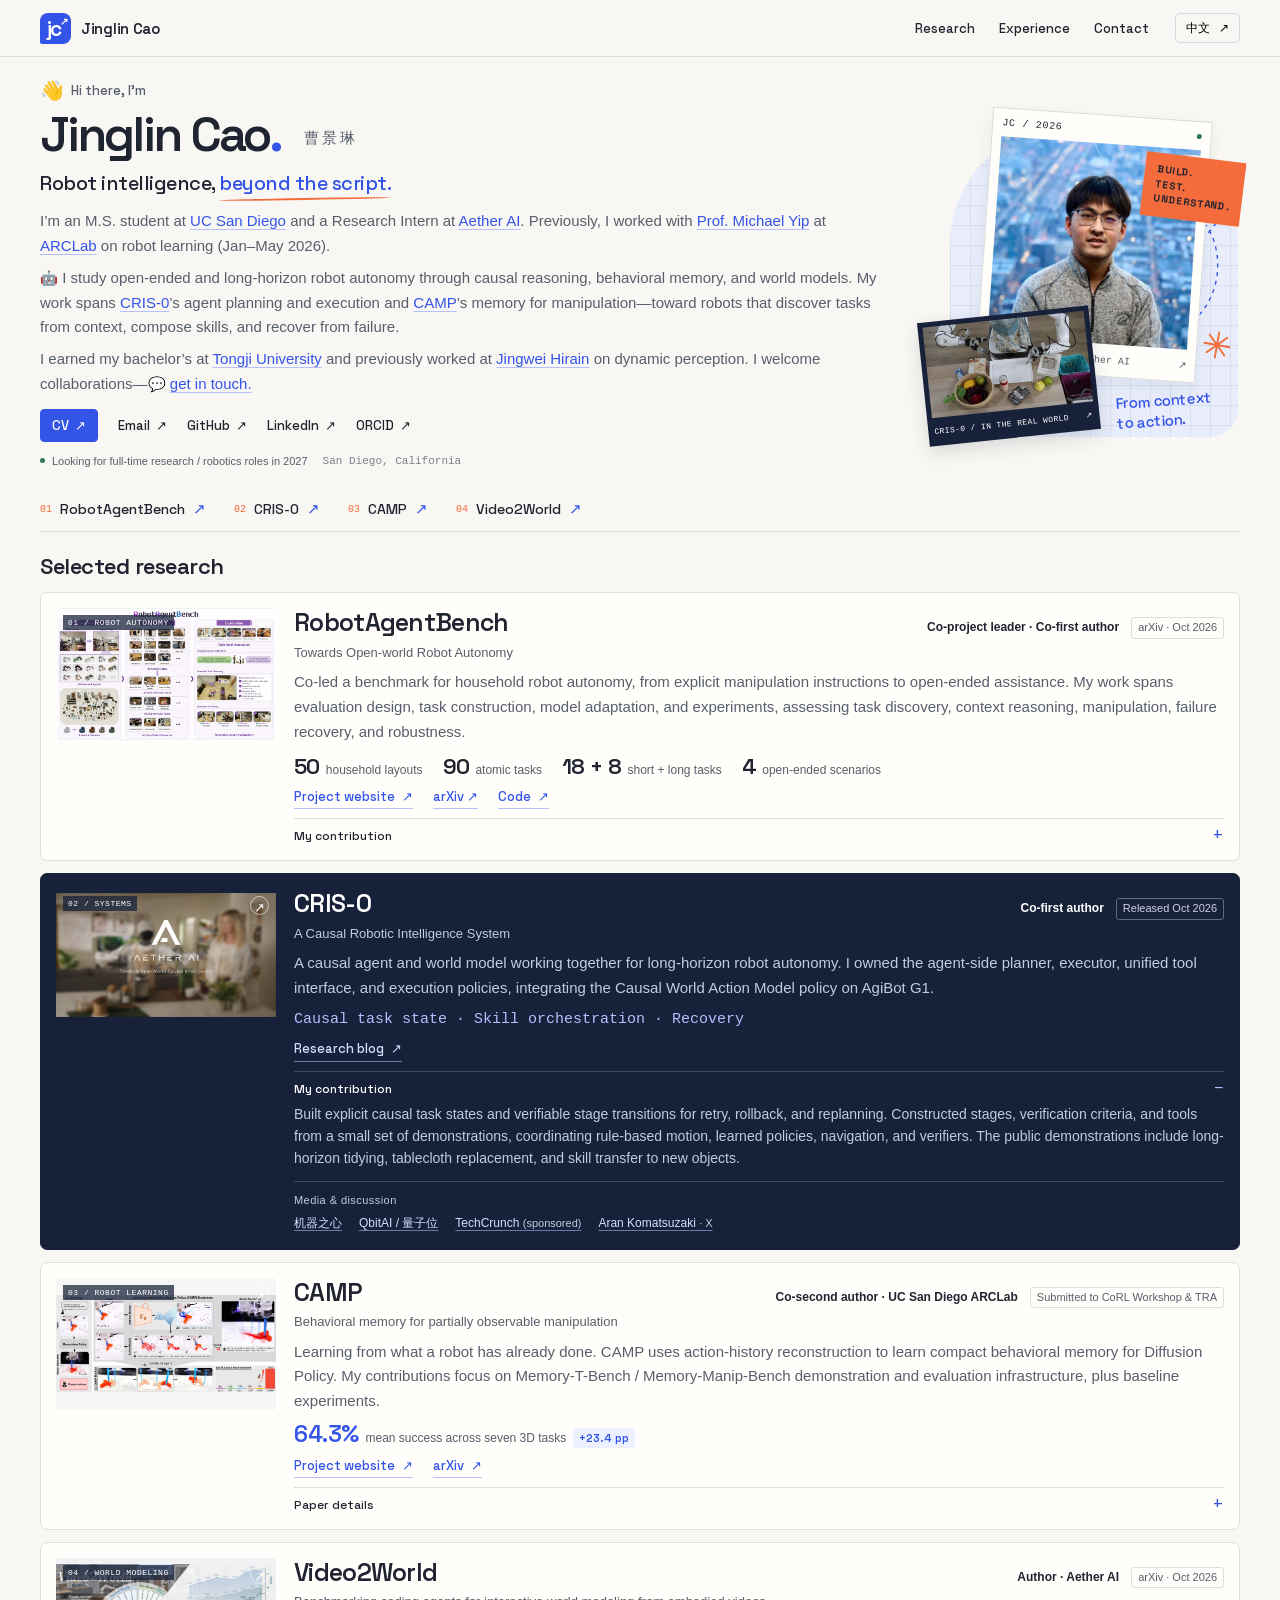
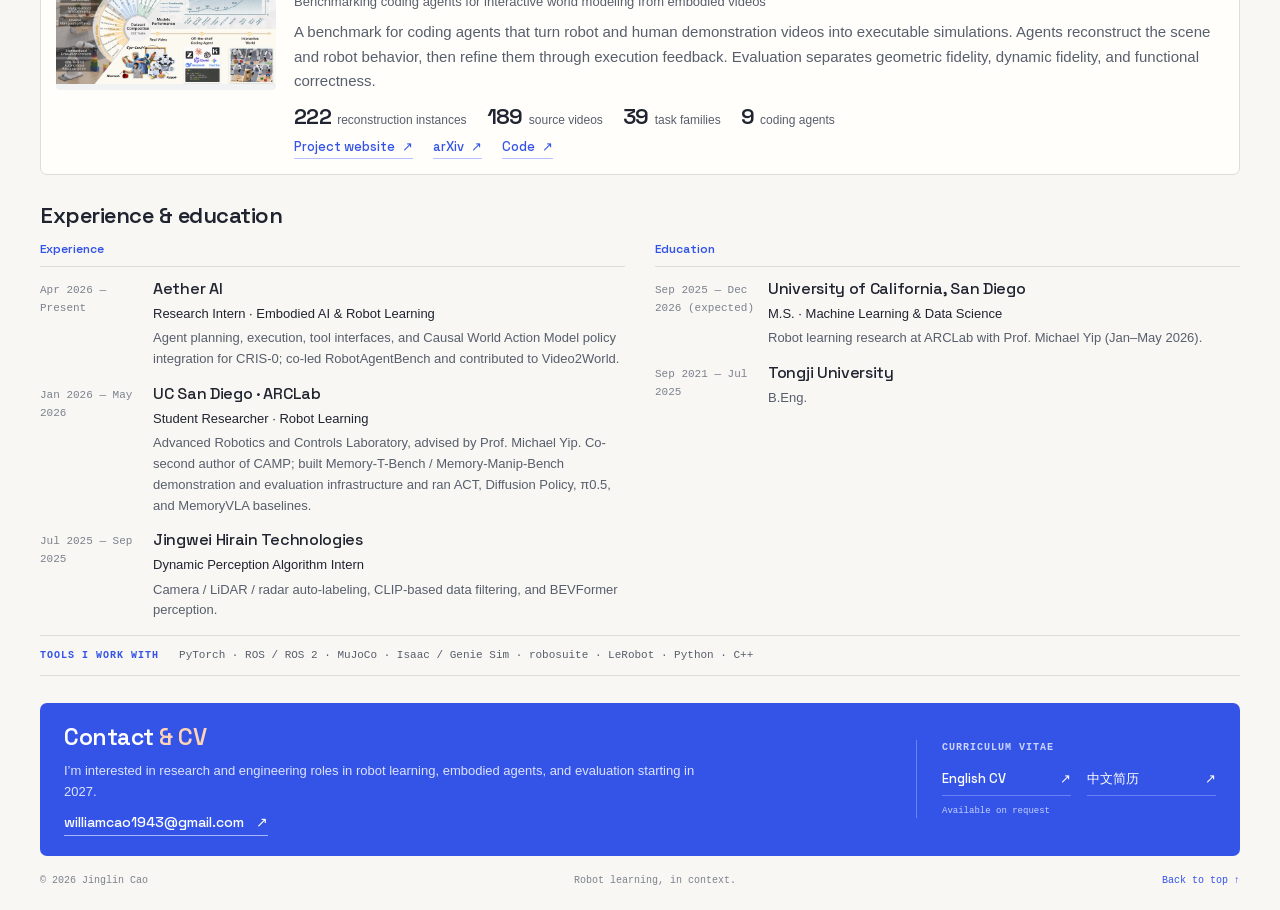
==== index.html @ f78685c8 "Use existing disclosure icon styling for RobotAgentBench" ====
<!doctype html>
<html lang="en">
<head>
  <meta charset="utf-8">
  <meta name="viewport" content="width=device-width, initial-scale=1">
  <meta name="theme-color" content="#f8f7f3">
  <meta name="description" content="Jinglin Cao — robot learning, embodied agents, and evaluation. Research Intern at Aether AI and M.S. student at UC San Diego.">
  <meta property="og:title" content="Jinglin Cao | Robot Learning & Embodied Agents">
  <meta property="og:description" content="Building and evaluating robot agents for the real world. Selected work: CRIS-0, CAMP, and Video2World.">
  <meta property="og:type" content="website">
  <meta property="og:url" content="https://wr3ck1am.github.io/">
  <meta property="og:image" content="https://wr3ck1am.github.io/assets/images/portrait.png">
  <link rel="canonical" href="https://wr3ck1am.github.io/">
  <link rel="icon" href="assets/images/favicon.svg" type="image/svg+xml">
  <link rel="preload" href="assets/fonts/space-grotesk-latin.woff2" as="font" type="font/woff2" crossorigin>
  <link rel="stylesheet" href="assets/styles.css?v=12">
  <script src="assets/main.js?v=17" defer></script>
  <title>Jinglin Cao | Robot Learning & Embodied Agents</title>
</head>
<body>
  <a class="skip-link" href="#main" data-i18n="skip">Skip to content</a>
  <header class="site-header">
    <div class="header-inner">
      <a class="wordmark" href="#about" aria-label="Jinglin Cao home"><span class="monogram" aria-hidden="true">jc<span>↗</span></span><span>Jinglin Cao</span></a>
      <nav aria-label="Main navigation">
        <a href="#research" data-i18n="navResearch">Research</a>
        <a href="#experience" data-i18n="navExperience">Experience</a>
        <a href="#contact" data-i18n="navContact">Contact</a>
      </nav>
      <button class="language-toggle" id="language-toggle" type="button" aria-label="Switch to Chinese">中文 <span aria-hidden="true">↗</span></button>
    </div>
  </header>

  <main id="main">
    <section class="hero page-width" id="about" aria-labelledby="name">
      <div class="hero-copy">
        <p class="hero-greeting"><span class="greeting-wave" aria-hidden="true">👋</span><span data-i18n="heroGreeting">Hi there, I’m</span></p>
        <h1 id="name">Jinglin Cao<span class="name-period">.</span> <span class="chinese-name">曹景琳</span></h1>
        <p class="hero-lead"><span data-i18n="heroLead">Robot intelligence,</span> <em data-i18n="heroLeadAccent">beyond the script.</em></p>
        <p class="intro" data-intro="primary"><span data-i18n="introStart">I’m an M.S. student at </span><a href="https://ucsd.edu/" target="_blank" rel="noopener noreferrer">UC San Diego</a><span data-i18n="introStudy"> and a Research Intern at </span><a href="https://aetherlabs.ai/" target="_blank" rel="noopener noreferrer">Aether AI</a><span data-i18n="introAether">. Previously, I worked with </span><a href="https://yip.eng.ucsd.edu/professor-michael-yip" target="_blank" rel="noopener noreferrer" data-i18n="introAdvisor">Prof. Michael Yip</a><span data-i18n="introLab"> at </span><a href="https://www.ucsdarclab.com/" target="_blank" rel="noopener noreferrer">ARCLab</a><span data-i18n="introEnd"> on robot learning (Jan–May 2026).</span></p>
        <p class="intro"><span class="intro-emoji" aria-hidden="true">🤖</span><span data-i18n="introFocus">I study open-ended and long-horizon robot autonomy through causal reasoning, behavioral memory, and world models. My work spans </span><a href="https://aetherlabs.ai/articles/real-world-autonomous-robotic-system-with-causality-driven-agent-and-world-model" target="_blank" rel="noopener noreferrer">CRIS-0</a><span data-i18n="introCrisWork">’s agent planning and execution and </span><a href="https://robo-camp.github.io/" target="_blank" rel="noopener noreferrer">CAMP</a><span data-i18n="introCampWork">’s memory for manipulation—toward robots that discover tasks from context, compose skills, and recover from failure.</span></p>
        <p class="intro"><span data-i18n="introPast">I earned my bachelor’s at </span><a href="https://www.tongji.edu.cn/" target="_blank" rel="noopener noreferrer" data-i18n="introTongji">Tongji University</a><span data-i18n="introHirain"> and previously worked at </span><a href="https://en.hirain.com/" target="_blank" rel="noopener noreferrer" data-i18n="introHirainName">Jingwei Hirain</a><span data-i18n="introCollab"> on dynamic perception. I welcome collaborations—</span><span class="intro-emoji" aria-hidden="true">💬</span><a href="mailto:williamcao1943@gmail.com" data-i18n="introConnect">get in touch.</a></p>
        <div class="hero-links" aria-label="Profile links">
          <a href="cv.html" data-cv-link target="_blank" rel="noopener noreferrer"><span data-i18n="heroCv">CV</span> <span aria-hidden="true">↗</span></a>
          <a href="mailto:williamcao1943@gmail.com">Email <span aria-hidden="true">↗</span></a>
          <a href="https://github.com/Wr3ck1Am" target="_blank" rel="noopener noreferrer">GitHub <span aria-hidden="true">↗</span></a>
          <a href="https://www.linkedin.com/in/jinglin-cao-Wr3ck1Am" target="_blank" rel="noopener noreferrer">LinkedIn <span aria-hidden="true">↗</span></a>
          <a href="https://orcid.org/0009-0003-6649-6731" target="_blank" rel="noopener noreferrer">ORCID <span aria-hidden="true">↗</span></a>
        </div>
        <div class="hero-bottom">
          <p class="availability"><span class="status-dot" aria-hidden="true"></span><span data-i18n="availability">Looking for full-time research / robotics roles in 2027</span></p>
          <p class="location" data-i18n="location">San Diego, California</p>
        </div>
      </div>
      <div class="hero-studio">
        <div class="studio-grid" aria-hidden="true"></div>
        <svg class="studio-path" viewBox="0 0 480 460" fill="none" aria-hidden="true"><path d="M325 35C433 27 487 109 434 165C395 204 358 166 386 145C428 112 480 221 418 291C369 344 219 343 240 416" stroke="currentColor" stroke-width="2" stroke-dasharray="6 7"/><path d="m229 407 11 11 7-15" stroke="currentColor" stroke-width="2"/></svg>
        <figure class="portrait-block">
          <div class="portrait-label"><span>JC / 2026</span><span class="status-dot" aria-hidden="true"></span></div>
          <img src="assets/images/portrait.png" alt="Portrait of Jinglin Cao" width="460" height="460" fetchpriority="high">
          <figcaption><span data-i18n="portraitCaption">UC San Diego · Aether AI</span><span aria-hidden="true">↗</span></figcaption>
        </figure>
        <div class="studio-sticker" aria-hidden="true">BUILD.<br>TEST.<br>UNDERSTAND.</div>
        <svg class="studio-spark" viewBox="0 0 40 40" fill="none" aria-hidden="true"><path d="M20 3v34M3 20h34M8 8l24 24M8 32 32 8" stroke="currentColor" stroke-width="2.5" stroke-linecap="round"/></svg>
        <a class="robot-snapshot" href="#cris0" aria-label="Explore CRIS-0 robot autonomy research"><img src="assets/images/cris-tidying.jpg" alt="Public CRIS-0 household robot demonstration" width="1280" height="720"><span>CRIS-0 / IN THE REAL WORLD <span aria-hidden="true">↗</span></span></a>
        <span class="studio-note" data-i18n="studioNote">From context to action.</span>
      </div>
    </section>

    <div class="research-lens page-width" aria-label="Research directions">
      <a href="#robotagentbench"><span class="lens-number">01</span><span><strong>RobotAgentBench</strong><small data-i18n="lensRab">Open-world robot autonomy</small></span><span class="lens-arrow" aria-hidden="true">↗</span></a>
      <a href="#cris0"><span class="lens-number">02</span><span><strong data-i18n="lensBuild">CRIS-0</strong><small data-i18n="lensBuildDetail">Causal agents · AgiBot G1</small></span><span class="lens-arrow" aria-hidden="true">↗</span></a>
      <a href="#camp"><span class="lens-number">03</span><span><strong data-i18n="lensRemember">CAMP</strong><small data-i18n="lensRememberDetail">Behavioral memory · CoRL Workshop / TRA</small></span><span class="lens-arrow" aria-hidden="true">↗</span></a>
      <a href="#video2world"><span class="lens-number">04</span><span><strong>Video2World</strong><small data-i18n="lensWorldDetail">Video-to-simulation · 222 instances</small></span><span class="lens-arrow" aria-hidden="true">↗</span></a>
    </div>

    <section class="research page-width" id="research" aria-labelledby="research-heading">
      <div class="section-heading">
        <div><p class="eyebrow"><span class="section-marker" aria-hidden="true">01 /</span> <span data-i18n="researchEyebrow">SELECTED WORK</span></p><h2 id="research-heading" data-i18n="researchHeading">Selected research</h2></div>
        <p class="section-note" data-i18n="researchNote">From robot behavior to the benchmarks that measure it.</p>
      </div>

      <article class="project rab-project" id="robotagentbench">
        <a class="project-visual visual-video2world" href="https://aetherlabsai.github.io/RobotAgentBench/" target="_blank" rel="noopener noreferrer" aria-label="Visit RobotAgentBench">
          <img src="assets/images/robotagentbench.webp" alt="RobotAgentBench household environments, task hierarchy and robot-agent evaluation" width="1600" height="947" loading="lazy">
          <span class="visual-index">01 / ROBOT AUTONOMY</span><span class="visual-open" aria-hidden="true">↗</span>
        </a>
        <div class="project-copy">
          <div class="project-heading"><h3>RobotAgentBench</h3><div class="project-meta"><span data-i18n="rabRole">Co-project leader · Co-first author</span><span class="project-status" data-i18n="rabStatus">arXiv · Oct 2026</span></div></div>
          <p class="project-subtitle" data-i18n="rabSubtitle">Towards Open-world Robot Autonomy</p>
          <p data-i18n="rabBody">Co-led a benchmark for household robot autonomy, from explicit manipulation instructions to open-ended assistance. My work spans evaluation design, task construction, model adaptation, and experiments, assessing task discovery, context reasoning, manipulation, failure recovery, and robustness.</p>
          <div class="project-numbers" aria-label="RobotAgentBench scale"><span><strong>50</strong><small data-i18n="rabLayouts">household layouts</small></span><span><strong>90</strong><small data-i18n="rabAtomic">atomic tasks</small></span><span><strong>18 + 8</strong><small data-i18n="rabTasks">short + long tasks</small></span><span><strong>4</strong><small data-i18n="rabScenarios">open-ended scenarios</small></span></div>
          <div class="project-actions"><a class="text-link" href="https://aetherlabsai.github.io/RobotAgentBench/" target="_blank" rel="noopener noreferrer"><span data-i18n="projectWebsite">Project website</span> ↗</a><a class="text-link" href="https://arxiv.org/abs/2610.34649" target="_blank" rel="noopener noreferrer">arXiv ↗</a><a class="text-link" href="https://github.com/AetherLabsAI/RobotAgentBench" target="_blank" rel="noopener noreferrer"><span data-i18n="codeLink">Code</span> ↗</a></div>
          <details class="project-details"><summary><span data-i18n="myContribution">My contribution</span></summary><div class="details-content"><p data-i18n="rabDetails">Designed scene randomization, task-composition and intervention experiments, and a shared evaluation protocol for VLA/WAM policies and coding agents. The released paper compares 11 standalone policies with robot-agent architectures under a planning–execution–verification framework. Benchmark code, simulation assets, and the fine-tuned InternVLA-A1.5-RAB model are publicly available.</p></div></details>
        </div>
      </article>
      <article class="project feature-project" id="cris0">
        <a class="project-visual visual-cris" href="https://aetherlabs.ai/articles/real-world-autonomous-robotic-system-with-causality-driven-agent-and-world-model" target="_blank" rel="noopener noreferrer" aria-label="Read the CRIS-0 research blog">
          <img src="assets/images/cris0.webp" alt="Official CRIS-0 film cover: Aether AI and a household robot demonstration" width="1500" height="844" loading="lazy">
          <span class="visual-index">02 / SYSTEMS</span><span class="visual-open" aria-hidden="true">↗</span>
          <span class="media-caption"><span data-i18n="crisMedia">Real objects. Changing context.</span><small>CRIS-0 · AETHER AI</small></span>
        </a>
        <div class="project-copy">
          <div class="project-heading"><h3>CRIS-0</h3><div class="project-meta"><span data-i18n="crisRole">Co-first author</span><span class="project-status" data-i18n="crisStatus">Released Oct 2026</span></div></div>
          <p class="project-subtitle" data-i18n="crisSubtitle">A Causal Robotic Intelligence System</p>
          <p data-i18n="crisBody">A causal agent and world model working together for long-horizon robot autonomy. I owned the agent-side planner, executor, unified tool interface, and execution policies, integrating the Causal World Action Model policy on AgiBot G1.</p>
          <p class="project-keyline" data-i18n="crisKeyline">Causal task state · Skill orchestration · Recovery</p>
          <div class="project-actions"><a class="text-link" href="https://aetherlabs.ai/articles/real-world-autonomous-robotic-system-with-causality-driven-agent-and-world-model" target="_blank" rel="noopener noreferrer"><span data-i18n="researchBlog">Research blog</span> <span aria-hidden="true">↗</span></a></div>
          <details class="project-details" open><summary data-i18n="myContribution">My contribution</summary><div class="details-content"><p data-i18n="crisDetails">Built explicit causal task states and verifiable stage transitions for retry, rollback, and replanning. Constructed stages, verification criteria, and tools from a small set of demonstrations, coordinating rule-based motion, learned policies, navigation, and verifiers. The public demonstrations include long-horizon tidying, tablecloth replacement, and skill transfer to new objects.</p></div></details>
          <div class="project-coverage">
            <span class="coverage-label" data-i18n="crisCoverage">Media &amp; discussion</span>
            <div class="coverage-links">
              <a href="https://i.ifeng.com/c/8x52rf3zcxO" target="_blank" rel="noopener noreferrer" title="给具身智能换个「因果」内核，Aether AI的愿景终于走进物理世界 — 机器之心 · 凤凰网" data-i18n="syncedMachine">机器之心</a>
              <a href="https://www.qbitai.com/2026/10/502411.html" target="_blank" rel="noopener noreferrer" title="0.2秒急停、秒级重规划！因果智能走进真实世界 — 量子位" data-i18n="qbitai">QbitAI / 量子位</a>
              <a href="https://techcrunch.com/sponsor/aether-ai/aether-ai-builds-causal-intelligence-for-the-real-world/" target="_blank" rel="noopener noreferrer" title="Aether AI builds causal intelligence for the real world — TC Brand Studio">TechCrunch <small data-i18n="sponsoredContent">(sponsored)</small></a>
              <a href="https://x.com/arankomatsuzaki/status/2110252109102997613" target="_blank" rel="noopener noreferrer" title="Aran Komatsuzaki’s CRIS-0 agent discussion on X">Aran Komatsuzaki <small>· X</small></a>
            </div>
          </div>
        </div>
      </article>


      <article class="project camp-project" id="camp">
        <a class="project-visual visual-camp" href="https://robo-camp.github.io/" target="_blank" rel="noopener noreferrer" aria-label="Visit the CAMP project website">
          <img src="assets/images/camp.webp" alt="CAMP main figure: behavioral memory, action execution, and real-robot demonstrations" width="1500" height="657" loading="lazy">
          <span class="visual-index">03 / ROBOT LEARNING</span><span class="visual-open" aria-hidden="true">↗</span>
          <span class="media-caption"><span data-i18n="campMedia">The next action has a history.</span><small>CAMP · FRANKA PANDA</small></span>
        </a>
        <div class="project-copy">
          <div class="project-heading"><h3>CAMP</h3><div class="project-meta"><span data-i18n="campRole">Co-second author · UC San Diego ARCLab</span><span class="project-status" data-i18n="campStatus">Submitted to CoRL Workshop & TRA</span></div></div>
          <p class="project-subtitle" data-i18n="campSubtitle">Behavioral memory for partially observable manipulation</p>
          <p data-i18n="campBody">Learning from what a robot has already done. CAMP uses action-history reconstruction to learn compact behavioral memory for Diffusion Policy. My contributions focus on Memory-T-Bench / Memory-Manip-Bench demonstration and evaluation infrastructure, plus baseline experiments.</p>
          <p class="result-line"><strong>64.3%</strong> <span data-i18n="campResult">mean success across seven 3D tasks</span> <span class="result-improvement">+23.4 pp</span></p>
          <div class="project-actions"><a class="text-link" href="https://robo-camp.github.io/" target="_blank" rel="noopener noreferrer"><span data-i18n="projectWebsite">Project website</span> <span aria-hidden="true">↗</span></a><a class="text-link" href="https://arxiv.org/abs/2606.21188" target="_blank" rel="noopener noreferrer">arXiv <span aria-hidden="true">↗</span></a></div>
          <details class="project-details"><summary data-i18n="paperDetails">Paper details</summary><div class="details-content"><p class="paper-title">Remember what you did?: Learning Behavioral Memories for Partially Observable Object Manipulation</p><p data-i18n="campDetails">Co-second author, advised by Prof. Michael Yip. Submitted to CoRL Workshop and TRA. Built Memory-T-Bench / Memory-Manip-Bench demonstration and evaluation infrastructure and ran ACT, Diffusion Policy, π0.5, and MemoryVLA baselines. Paper results include 64.3% mean success across seven 3D tasks (+23.4 percentage points over the best baseline). In four Franka Panda tasks, three reached 7/10 versus 0/10 for all baselines; Probe-Insert reached 11/15.</p><img class="paper-figure" src="assets/images/camp.webp" width="1500" height="657" loading="lazy" alt="CAMP architecture, behavioral memory, and manipulation experiments"></div></details>
        </div>
      </article>
      <article class="project video2world-project" id="video2world">
        <a class="project-visual visual-video2world" href="https://aetherlabsai.github.io/Video2World/" target="_blank" rel="noopener noreferrer" aria-label="Visit the Video2World project website">
          <img src="assets/images/video2world.webp" alt="Video2World overview: embodied videos, coding agents, interactive simulations, and benchmark evaluation" width="2800" height="1528" loading="lazy">
          <span class="visual-index">04 / WORLD MODELING</span><span class="visual-open" aria-hidden="true">↗</span>
        </a>
        <div class="project-copy">
          <div class="project-heading"><h3>Video2World</h3><div class="project-meta"><span data-i18n="v2wRole">Author · Aether AI</span><span class="project-status" data-i18n="v2wStatus">arXiv · Oct 2026</span></div></div>
          <p class="project-subtitle" data-i18n="v2wSubtitle">Benchmarking coding agents for interactive world modeling from embodied videos</p>
          <p data-i18n="v2wBody">A benchmark for coding agents that turn robot and human demonstration videos into executable simulations. Agents reconstruct the scene and robot behavior, then refine them through execution feedback. Evaluation separates geometric fidelity, dynamic fidelity, and functional correctness.</p>
          <div class="project-numbers" aria-label="Video2World benchmark scale"><span><strong>222</strong><small data-i18n="v2wInstances">reconstruction instances</small></span><span><strong>189</strong><small data-i18n="v2wVideos">source videos</small></span><span><strong>39</strong><small data-i18n="v2wFamilies">task families</small></span><span><strong>9</strong><small data-i18n="v2wAgents">coding agents</small></span></div>
          <div class="project-actions"><a class="text-link" href="https://aetherlabsai.github.io/Video2World/" target="_blank" rel="noopener noreferrer"><span data-i18n="projectWebsite">Project website</span> <span aria-hidden="true">↗</span></a><a class="text-link" href="https://arxiv.org/abs/2610.04432" target="_blank" rel="noopener noreferrer">arXiv <span aria-hidden="true">↗</span></a><a class="text-link" href="https://github.com/AetherLabsAI/Video2World" target="_blank" rel="noopener noreferrer"><span data-i18n="codeLink">Code</span> <span aria-hidden="true">↗</span></a></div>
        </div>
      </article>
    </section>

    <section class="background page-width" id="experience" aria-labelledby="background-heading">
      <div class="section-heading"><div><p class="eyebrow"><span class="section-marker" aria-hidden="true">02 /</span> <span data-i18n="backgroundEyebrow">BACKGROUND</span></p><h2 id="background-heading" data-i18n="backgroundHeading">Experience & education</h2></div><span class="background-note" data-i18n="backgroundNote">Tongji → UC San Diego → Aether AI</span></div>
      <div class="background-grid">
        <div><h3 class="column-title" data-i18n="experienceTitle">Experience</h3>
          <div class="timeline-entry"><p class="timeline-date" data-i18n="aetherDates">Apr 2026 — Present</p><h4>Aether AI</h4><p class="timeline-role" data-i18n="aetherRole">Research Intern · Embodied AI & Robot Learning</p><p data-i18n="aetherBody">Agent planning, execution, tool interfaces, and Causal World Action Model policy integration for CRIS-0; co-led RobotAgentBench and contributed to Video2World.</p></div>
          <div class="timeline-entry"><p class="timeline-date" data-i18n="arcDates">Jan 2026 — May 2026</p><h4><a href="https://www.ucsdarclab.com/" target="_blank" rel="noopener noreferrer">UC San Diego · ARCLab</a></h4><p class="timeline-role" data-i18n="arcRole">Student Researcher · Robot Learning</p><p data-i18n="arcBody">Advanced Robotics and Controls Laboratory, advised by Prof. Michael Yip. Co-second author of CAMP; built Memory-T-Bench / Memory-Manip-Bench demonstration and evaluation infrastructure and ran ACT, Diffusion Policy, π0.5, and MemoryVLA baselines.</p></div>
          <div class="timeline-entry"><p class="timeline-date" data-i18n="hirainDates">Jul 2025 — Sep 2025</p><h4 data-i18n="hirainName">Jingwei Hirain Technologies</h4><p class="timeline-role" data-i18n="hirainRole">Dynamic Perception Algorithm Intern</p><p data-i18n="hirainBody">Camera / LiDAR / radar auto-labeling, CLIP-based data filtering, and BEVFormer perception.</p></div>
        </div>
        <div><h3 class="column-title" data-i18n="educationTitle">Education</h3>
          <div class="timeline-entry"><p class="timeline-date" data-i18n="ucsdDates">Sep 2025 — Dec 2026 (expected)</p><h4>University of California, San Diego</h4><p class="timeline-role" data-i18n="ucsdDegree">M.S. · Machine Learning & Data Science</p><p data-i18n="ucsdBody">Robot learning research at ARCLab with Prof. Michael Yip (Jan–May 2026).</p></div>
          <div class="timeline-entry"><p class="timeline-date" data-i18n="tongjiDates">Sep 2021 — Jul 2025</p><h4 data-i18n="tongjiName">Tongji University</h4><p class="timeline-role" data-i18n="tongjiDegree">B.Eng.</p></div>
        </div>
      </div>
      <div class="toolbox"><p class="eyebrow" data-i18n="toolboxTitle">TOOLS I WORK WITH</p><p>PyTorch · ROS / ROS 2 · MuJoCo · Isaac / Genie Sim · robosuite · LeRobot · Python · C++</p></div>
    </section>

    <section class="contact page-width" id="contact" aria-labelledby="contact-heading">
      <div><p class="eyebrow" data-i18n="contactEyebrow">LET’S CONNECT</p><h2 id="contact-heading"><span data-i18n="contactHeading">Contact</span> <em data-i18n="contactHeadingAccent">&amp; CV</em></h2><p data-i18n="contactBody">I’m interested in research and engineering roles in robot learning, embodied agents, and evaluation starting in 2027.</p><a class="contact-email" href="mailto:williamcao1943@gmail.com">williamcao1943@gmail.com <span aria-hidden="true">↗</span></a></div>
      <div class="cv-panel" id="cv"><span class="eyebrow" data-i18n="cvLabel">CURRICULUM VITAE</span><a class="cv-link" href="cv.html" target="_blank" rel="noopener noreferrer"><span>English CV</span><span aria-hidden="true">↗</span></a><a class="cv-link" href="cv.html" target="_blank" rel="noopener noreferrer"><span>中文简历</span><span aria-hidden="true">↗</span></a><small data-i18n="cvAvailability">Available on request</small></div>
    </section>
  </main>
  <footer class="page-width"><span>© 2026 Jinglin Cao</span><span data-i18n="footer">Robot learning, in context.</span><a href="#about" data-i18n="backToTop">Back to top ↑</a></footer>
</body>
</html>
---- assets/styles.css ----
@charset "UTF-8";
@font-face{font-family:"Space Grotesk";font-style:normal;font-weight:400 700;font-display:swap;src:url("fonts/space-grotesk-latin.woff2") format("woff2")}
:root{--paper:#f8f7f3;--surface:#fffefa;--ink:#202431;--secondary:#575e6c;--muted:#7b818d;--line:#dddeda;--blue:#3454e8;--blue-soft:#edf0ff;--orange:#f46c3c;--navy:#172139;--display:"Space Grotesk",-apple-system,BlinkMacSystemFont,"Segoe UI","PingFang SC",sans-serif;--sans:-apple-system,BlinkMacSystemFont,"Segoe UI","PingFang SC","Microsoft YaHei",sans-serif;--mono:"SFMono-Regular",Consolas,"Liberation Mono",monospace}
*{box-sizing:border-box}html{scroll-behavior:smooth;scroll-padding-top:72px}body{margin:0;background:var(--paper);color:var(--ink);font:15px/1.65 var(--sans);-webkit-font-smoothing:antialiased}a{color:inherit;text-decoration:none}button{font:inherit}img{display:block;max-width:100%;height:auto}p,h1,h2,h3,h4,figure{margin:0}a,button,summary{-webkit-tap-highlight-color:transparent}a:focus-visible,button:focus-visible,summary:focus-visible{outline:2px solid var(--orange);outline-offset:4px}::selection{background:#dce2ff;color:var(--ink)}section,article{scroll-margin-top:76px}
.page-width,.header-inner{width:min(1200px,calc(100% - 72px));margin-inline:auto}.skip-link{position:fixed;top:10px;left:20px;transform:translateY(-160%);z-index:100;background:var(--blue);color:white;padding:8px 16px}.skip-link:focus{transform:none}
.site-header{position:sticky;top:0;z-index:20;background:rgba(248,247,243,.95);backdrop-filter:blur(16px);border-bottom:1px solid var(--line)}.header-inner{height:56px;display:flex;align-items:center;gap:26px}.wordmark{white-space:nowrap;display:flex;align-items:center;gap:10px;margin-right:auto;font:600 15px var(--display);letter-spacing:-.3px}.monogram{width:31px;height:31px;position:relative;background:var(--blue);color:white;display:grid;place-items:center;font:600 21px/1 var(--display);letter-spacing:-2px;border-radius:8px 8px 8px 2px;padding-right:4px}.monogram>span{position:absolute;right:3px;top:4px;font-size:10px;letter-spacing:0}nav{display:flex;gap:24px;font:500 13px var(--display)}nav a{position:relative;padding-block:9px}nav a::after{content:"";position:absolute;bottom:2px;left:0;width:0;height:2px;background:var(--blue);transition:width .18s}nav a:hover::after{width:100%}.language-toggle{white-space:nowrap;font-size:12px;background:transparent;border:1px solid #d4d7df;padding:6px 10px;border-radius:5px;cursor:pointer;line-height:1.4}.language-toggle:hover{border-color:var(--blue);color:var(--blue)}.language-toggle span{margin-left:6px}
/* The profile is a short introduction; research starts immediately beneath it. */
.hero{padding-block:24px 18px;display:grid;grid-template-columns:minmax(0,1fr) 320px;gap:40px;align-items:center}.eyebrow{font:600 11px/1.5 var(--mono);letter-spacing:1px;color:var(--blue)}.hero-greeting{display:flex;align-items:center;gap:7px;font:500 13px/1.5 var(--display);color:var(--secondary)}.greeting-wave{display:inline-block;font-size:19px;line-height:1;transform-origin:70% 75%;animation:hello-wave 1.4s ease-in-out .2s 1}.intro-emoji{display:inline-block;margin-right:.3em;font-size:.95em}@keyframes hello-wave{0%,100%{transform:rotate(0)}20%,60%{transform:rotate(18deg)}40%,80%{transform:rotate(-8deg)}}.hero h1{font:600 49px/1.08 var(--display);letter-spacing:-2.9px;margin-top:7px;white-space:nowrap}.name-period{color:var(--blue)}.chinese-name{display:inline-block;vertical-align:middle;font:400 15px/1.5 var(--sans);letter-spacing:3px;margin-left:15px;color:var(--secondary)}.hero-lead{font:500 20px/1.35 var(--display);letter-spacing:-.5px;margin-top:10px}.hero-lead em{color:var(--blue);font-style:normal;position:relative}.hero-lead em::after{content:"";position:absolute;bottom:-4px;left:0;width:100%;height:2px;background:var(--orange);border-radius:50%;transform:rotate(-1deg)}.intro{font-size:15px;line-height:1.65;color:var(--secondary);margin-top:12px}.intro+.intro{margin-top:7px}.intro a{color:var(--blue);text-decoration:underline;text-decoration-color:#b5c0fc;text-decoration-thickness:1px;text-underline-offset:3px;transition:color .18s,text-decoration-color .18s}.intro a:hover{color:var(--orange);text-decoration-color:var(--orange)}.hero-links{display:flex;align-items:center;flex-wrap:wrap;gap:20px;margin-top:12px;font:500 13px var(--display)}.hero-links a{padding-block:5px}.hero-links a:hover{color:var(--blue)}.hero-links a:first-child{background:var(--blue);border:1px solid var(--blue);border-radius:4px;color:white;padding:7px 11px}.hero-links a:first-child:hover{background:#2545cf}.hero-links a>span[aria-hidden]{margin-left:3px}.hero-bottom{display:flex;flex-wrap:wrap;align-items:center;gap:6px 15px;margin-top:10px}.availability{font-size:11px;display:flex;align-items:center;gap:7px;color:var(--secondary)}.status-dot{width:5px;height:5px;display:inline-block;background:#327952;border-radius:50%;flex-shrink:0}.location{font:11px var(--mono);color:var(--muted)}
.hero-studio{width:320px;height:334px;position:relative;isolation:isolate;justify-self:end}.studio-grid{position:absolute;inset:17px 2px 5px 30px;border-radius:120px 120px 28px 28px;background-color:#e9edfb;background-image:linear-gradient(#d7def2 1px,transparent 1px),linear-gradient(90deg,#d7def2 1px,transparent 1px);background-size:20px 20px;z-index:-2}.portrait-block{position:absolute;left:64px;top:6px;width:220px;padding:9px 9px 0;background:var(--surface);border:1px solid #d8dadd;transform:rotate(4deg);box-shadow:0 8px 16px #23335912}.portrait-label{display:flex;align-items:center;justify-content:space-between;font:10px var(--mono);letter-spacing:.7px;margin-bottom:8px}.portrait-block img{width:100%;aspect-ratio:1;object-fit:cover}.portrait-block figcaption{display:flex;justify-content:space-between;align-items:center;font:10px var(--mono);padding:10px 0;color:var(--secondary)}.studio-sticker{position:absolute;top:49px;right:-3px;padding:10px 12px;background:var(--orange);color:var(--ink);transform:rotate(7deg);font:700 10px/1.45 var(--display);letter-spacing:.4px;border-radius:1px}
.studio-path{position:absolute;inset:0;width:100%;height:100%;color:var(--blue);z-index:-1;pointer-events:none}.studio-spark{position:absolute;right:8px;bottom:82px;width:30px;height:30px;color:var(--orange);transform:rotate(10deg)}.robot-snapshot{position:absolute;left:3px;bottom:4px;width:172px;padding:5px 5px 0;background:var(--navy);color:white;transform:rotate(-6deg);box-shadow:0 6px 18px #17213925;transition:transform .25s;z-index:2}.robot-snapshot:hover{transform:rotate(-2deg) translateY(-2px)}.robot-snapshot img{width:100%;height:auto;aspect-ratio:1.78;object-fit:cover}.robot-snapshot>span{display:flex;justify-content:space-between;align-items:center;padding:8px 1px;font:8px/1.5 var(--mono);letter-spacing:.4px}.studio-note{position:absolute;right:9px;bottom:13px;max-width:115px;color:var(--blue);font:500 15px/1.3 var(--display);letter-spacing:-.4px;transform:rotate(-4deg)}
.research-lens{display:flex;flex-wrap:wrap;align-items:center;gap:28px;border-bottom:1px solid var(--line);padding-block:9px}.research-lens>a{display:flex;align-items:center;gap:8px}.lens-number{font:10px var(--mono);color:var(--orange)}.research-lens strong{font:500 14px/1.4 var(--display)}.research-lens small{display:none}.lens-arrow{font-size:15px;color:var(--blue)}.research-lens a:hover{color:var(--blue)}
.research{padding-top:21px}.section-heading{display:flex;align-items:center;justify-content:space-between;gap:20px;margin-bottom:12px}.section-heading .eyebrow,.section-note,.background-note{display:none}h2{font:600 22px/1.25 var(--display);letter-spacing:-.5px}.section-heading>.text-link{font-size:12px}
/* Consistent thumbnail rows keep each project's role, results and methods together. */
.project,.feature-project,.camp-project{display:grid;grid-template-columns:220px minmax(0,1fr);gap:18px;align-items:start;margin-top:12px;padding:15px;background:var(--surface);border:1px solid var(--line);border-radius:7px;overflow:hidden}.project-visual{position:relative;display:block;width:100%;height:132px;overflow:hidden;background:#e8ebf3;border-radius:4px}.project-visual>img{position:absolute;width:100%;height:100%;object-fit:cover;inset:0;transition:transform .4s}.project-visual:hover>img{transform:scale(1.04)}.visual-video2world{background:#f0f2f4}.visual-video2world>img{object-fit:contain}.visual-index{position:absolute;top:7px;left:7px;background:#172139bc;padding:3px 5px;color:white;font:8px var(--mono);letter-spacing:.5px;z-index:2}.visual-open{position:absolute;right:7px;top:7px;display:grid;place-items:center;width:19px;height:19px;border:1px solid #ffffff90;color:white;border-radius:50%;z-index:2;font-size:13px}.media-caption{display:none}.project-copy{min-width:0}.project-heading{display:flex;flex-wrap:wrap;align-items:baseline;justify-content:space-between;gap:6px 16px}.project h3{font:600 25px/1.15 var(--display);letter-spacing:-.7px}.project-meta{display:flex;flex-wrap:wrap;align-items:center;gap:6px 12px;font-size:12px;color:var(--ink)}.project-meta>span:first-child{font-weight:650}.project-status{color:var(--secondary);padding:2px 6px;border:1px solid var(--line);border-radius:3px;font-size:11px;line-height:1.4}.project-subtitle{font-size:13px;line-height:1.5;color:var(--secondary);margin-top:4px;margin-bottom:8px}.project-copy>p:not(.project-subtitle){font-size:15px;line-height:1.65;color:var(--secondary)}.project-copy .project-keyline{font:12px/1.5 var(--mono);color:var(--blue)!important;margin-top:7px}.project-actions{display:flex;align-items:center;flex-wrap:wrap;gap:20px;margin-top:8px}.text-link{display:inline-flex;align-items:center;gap:7px;font:500 13px/1.4 var(--display);color:var(--blue);padding-bottom:2px;border-bottom:1px solid #b5c0fc}.text-link:hover{color:var(--orange);border-color:var(--orange)}
.project-details{border-top:1px solid var(--line);margin-top:9px}.project-details summary{position:relative;cursor:pointer;list-style:none;padding:8px 24px 0 0;font:500 12px/1.5 var(--display);color:var(--ink)}.project-details summary::-webkit-details-marker{display:none}.project-details summary::after{content:"+";position:absolute;right:0;top:4px;color:var(--blue);font:400 18px var(--display)}.project-details[open] summary::after{content:"−"}.details-content{padding-top:5px;font-size:14px;line-height:1.6;color:var(--secondary)}.details-content p+p{margin-top:7px}.paper-title{font-weight:600;color:var(--ink)}.paper-figure{margin-top:10px;background:white;padding:6px;border:1px solid var(--line);border-radius:4px;width:100%;max-width:650px}
.feature-project{background:var(--navy);border-color:var(--navy);color:white}.feature-project .project-meta,.feature-project .project-details summary{color:white}.feature-project .project-status{border-color:#5e6a85;color:#ced4e3}.feature-project .project-subtitle,.feature-project .project-copy>p:not(.project-subtitle),.feature-project .details-content{color:#c2ccdf}.feature-project .project-keyline{color:#b2c0ff!important}.feature-project .text-link{color:#d4ddff;border-color:#6b7ba5}.feature-project .project-details{border-color:#3d4860}.feature-project .project-details summary::after{color:#afc0ff}
.project-numbers{display:flex;flex-wrap:wrap;gap:7px 20px;margin-top:9px}.project-numbers>span{display:flex;align-items:baseline;gap:6px}.project-numbers strong{font:600 22px/1.2 var(--display);letter-spacing:-.6px;color:var(--ink)}.project-numbers small{font:12px/1.4 var(--sans);color:var(--secondary)}.visual-cris{background:#172139}.visual-cris>img{object-fit:contain}.visual-camp{background:#f6f6f6}.visual-camp>img{object-position:center;object-fit:contain;width:100%;left:0}.camp-project .result-line{display:flex;align-items:baseline;flex-wrap:wrap;gap:7px;font-size:12px!important;margin-top:9px}.result-line strong{font:600 23px/1 var(--display);letter-spacing:-.5px;color:var(--blue)}.result-improvement{font:600 11px var(--display);padding:3px 6px;background:var(--blue-soft);color:var(--blue);border-radius:3px}
.background{padding-top:27px}.background-grid{display:grid;grid-template-columns:1fr 1fr;gap:30px}.column-title{font:600 12px/1.4 var(--display);color:var(--blue);padding-bottom:8px;border-bottom:1px solid var(--line);margin-bottom:12px}.timeline-entry{display:grid;grid-template-columns:100px minmax(0,1fr);column-gap:13px;margin-bottom:14px}.timeline-date{grid-column:1;grid-row:1/span 3;font:11px/1.6 var(--mono);color:var(--muted);padding-top:3px}.timeline-entry h4{grid-column:2;font:500 16px/1.3 var(--display);letter-spacing:-.3px}.timeline-role{grid-column:2;font-size:13px;color:var(--ink);margin-top:3px}.timeline-entry>p:last-child{grid-column:2;font-size:13px;line-height:1.6;color:var(--secondary);margin-top:4px}.toolbox{padding:10px 0;display:flex;align-items:baseline;gap:20px;border-top:1px solid var(--line);border-bottom:1px solid var(--line)}.toolbox>.eyebrow{font-size:10px;flex-shrink:0}.toolbox>p:last-child{font:11px/1.7 var(--mono);color:var(--secondary)}
.contact{display:grid;grid-template-columns:minmax(0,1fr) 300px;gap:38px;margin-top:27px;padding:20px 24px;background:var(--blue);color:white;border-radius:7px}.contact>div:first-child>.eyebrow{display:none}.contact h2{font-size:23px;line-height:1.25;letter-spacing:-.5px}.contact h2 em{font-style:normal;color:#ffd4b5}.contact p:not(.eyebrow){font-size:13px;line-height:1.65;color:#dde3ff;margin-top:8px;max-width:650px}.contact-email{display:inline-flex;gap:12px;align-items:center;font:500 14px/1.5 var(--display);border-bottom:1px solid #a7b7ff;padding-bottom:2px;margin-top:9px}.contact-email:hover{color:#ffd4b5}.cv-panel{display:grid;grid-template-columns:1fr 1fr;gap:8px 16px;align-self:center;border-left:1px solid #6d83f4;padding-left:25px;min-width:0}.cv-panel .eyebrow{grid-column:1/-1;color:#cbd4ff;font-size:10px}.cv-link{display:flex;align-items:center;justify-content:space-between;font:500 13px var(--display);padding:7px 0;border-bottom:1px solid #6880f4;gap:8px}.cv-link:hover{color:#ffd4b5}.cv-panel>small{grid-column:1/-1;display:block;font:9px/1.5 var(--mono);color:#c6d0ff;margin-top:1px}footer{padding:17px 0 21px;display:flex;gap:20px;align-items:center;justify-content:space-between;font:10px/1.6 var(--mono);color:var(--muted)}footer>a{color:var(--blue)}
html[lang="zh-CN"] .hero-lead{font-family:var(--sans);font-size:20px;letter-spacing:-.4px}html[lang="zh-CN"] h2{font-family:var(--sans);font-size:21px;letter-spacing:-.4px}html[lang="zh-CN"] .contact h2{font-size:22px}
@media(max-width:1000px){.robot-snapshot{width:156px;left:0;bottom:5px}.studio-note{font-size:14px;right:1px;bottom:9px;max-width:105px}.studio-sticker{font-size:9px;top:45px;right:-2px}.page-width,.header-inner{width:calc(100% - 48px)}.hero{gap:25px;grid-template-columns:minmax(0,1fr) 275px}.hero h1{font-size:46px}.hero-studio{width:275px;height:310px}.portrait-block{width:205px;left:43px}.project,.feature-project,.camp-project{grid-template-columns:150px minmax(0,1fr);gap:15px}.project-visual{height:110px}.project-heading{gap:5px 14px}.project h3{font-size:23px}.project-copy>p:not(.project-subtitle){font-size:14px}.project-numbers{gap:7px 15px}.project-numbers strong{font-size:20px}.background-grid{gap:23px}.timeline-entry{grid-template-columns:83px minmax(0,1fr);gap:0 10px}.contact{grid-template-columns:minmax(0,1fr) 260px;gap:25px}.cv-panel{padding-left:19px}}
@media(max-width:700px){.hero-lead em{display:block;width:fit-content;max-width:100%}.hero .intro[data-intro="primary"]{margin-top:17px}.robot-snapshot{width:70px;left:0;bottom:7px;padding:3px}.robot-snapshot>span,.studio-note{display:none}.studio-spark{width:17px;height:17px;right:0;bottom:39px}.page-width,.header-inner{width:calc(100% - 32px)}.header-inner{height:51px;gap:15px}.wordmark{font-size:13px;gap:8px}.monogram{width:28px;height:28px;font-size:19px}nav{gap:17px;font-size:12px}nav a:last-child{display:none}.language-toggle{font-size:11px;padding:5px 8px}.language-toggle span{margin-left:3px}.hero{display:block;position:relative;padding-block:19px 15px}.hero-greeting{font-size:12px;padding-right:128px}.greeting-wave{font-size:17px}.hero h1{font-size:36px;letter-spacing:-2px;line-height:1.1;margin-top:8px;padding-right:128px}.chinese-name{display:block;margin-left:0;margin-top:5px;font-size:12px;letter-spacing:3px}.hero-lead,html[lang="zh-CN"] .hero-lead{font-size:18px;line-height:1.4;letter-spacing:-.3px;margin-top:9px;max-width:calc(100% - 128px)}.hero .intro{font-size:14px;line-height:1.7;margin-top:13px}.hero .intro+.intro{margin-top:7px}.hero-links{gap:13px;margin-top:11px;font-size:12px}.hero-links a:first-child{padding:6px 9px}.hero-bottom{margin-top:9px;gap:4px 10px}.availability{font-size:10px;align-items:baseline;gap:6px}.location{font-size:9px;margin-left:11px}.hero-studio{position:absolute;right:0;top:24px;width:116px;height:150px}.portrait-block{width:98px;left:14px;padding:4px 4px 0;top:4px}.portrait-label{display:none}.portrait-block figcaption{display:none}.portrait-block figcaption>span:last-child{display:none}.studio-grid{inset:5px -3px 4px 6px;border-radius:24px;background-size:12px 12px}.studio-sticker{display:block;top:3px;right:-2px;font-size:7px;line-height:1.35;padding:4px 5px}.research-lens{gap:17px;padding-block:8px}.research-lens strong{font-size:12px}.lens-number,.lens-arrow{display:none}.research{padding-top:18px}.section-heading{margin-bottom:10px;gap:15px}h2,html[lang="zh-CN"] h2{font-size:20px}.project,.feature-project,.camp-project{display:block;padding:13px;margin-top:10px;border-radius:6px}.project-visual{float:right;width:88px;height:62px;margin:0 0 8px 12px;border-radius:3px}.visual-index{display:none}.visual-open{width:15px;height:15px;font-size:11px;top:4px;right:4px}.project-copy{display:contents}.project-heading{display:block}.project h3{font-size:23px;line-height:1.2}.project-meta{font-size:11px;gap:4px 9px;margin-top:5px}.project-status{font-size:10px;padding:2px 5px}.project-subtitle{font-size:13px;line-height:1.5;margin-top:5px;margin-bottom:8px}.project-copy>p:not(.project-subtitle){font-size:14px;line-height:1.7}.project-copy .project-keyline{font-size:11px;margin-top:6px}.project-actions{gap:17px;margin-top:7px}.text-link{font-size:12px}.project-details{clear:both;margin-top:9px}.project-details summary{font-size:12px;padding-top:8px}.details-content{font-size:14px;line-height:1.65;padding-top:5px}.project-numbers{gap:6px 13px;margin-top:9px}.project-numbers>span{gap:4px}.project-numbers strong{font-size:21px}.project-numbers small{font-size:11px}.camp-project .result-line{font-size:11px!important;margin-top:9px}.result-line strong{font-size:22px}.result-improvement{font-size:10px}.background{padding-top:23px}.background-grid{grid-template-columns:1fr;gap:6px}.column-title{font-size:12px;margin-bottom:11px;padding-bottom:7px}.timeline-entry{grid-template-columns:79px minmax(0,1fr);gap:0 11px;margin-bottom:13px}.timeline-date{font-size:10px}.timeline-entry h4{font-size:16px}.timeline-role{font-size:12px;margin-top:3px}.timeline-entry>p:last-child{font-size:13px;line-height:1.6;margin-top:4px}.toolbox{display:block;padding-block:9px}.toolbox>p:last-child{font-size:11px;margin-top:4px;line-height:1.8}.contact{grid-template-columns:1fr;gap:16px;margin-top:22px;padding:17px}.contact h2,html[lang="zh-CN"] .contact h2{font-size:21px}.contact p:not(.eyebrow){font-size:13px;margin-top:7px}.contact-email{font-size:13px;gap:8px;margin-top:8px;max-width:100%;word-break:break-word}.cv-panel{border-left:0;border-top:1px solid #6d83f4;padding:13px 0 0;gap:6px 22px}.cv-panel .eyebrow{font-size:9px}.cv-link{font-size:13px;padding-block:6px}footer{padding:15px 0 18px;gap:10px;font-size:9px}footer>span:nth-child(2){display:none}}
@media(max-width:370px){.hero .intro[data-intro="primary"]{margin-top:25px}.header-inner{gap:12px}nav a:nth-child(2){display:none}.hero h1{font-size:30px;letter-spacing:-1.7px;padding-right:120px}.hero-lead,html[lang="zh-CN"] .hero-lead{font-size:17px;max-width:calc(100% - 120px)}.hero-greeting{font-size:11px}.hero-links{gap:7px;font-size:11px}.project-visual{width:72px;height:53px;margin-left:9px}.project h3{font-size:21px}.project-numbers{gap:6px 11px}.project-numbers strong{font-size:20px}.project-numbers small{font-size:10px}.contact-email{font-size:12px}}
@media(prefers-reduced-motion:reduce){html{scroll-behavior:auto}*,*::before,*::after{transition:none!important;animation:none!important}.project-visual:hover>img{transform:none}.robot-snapshot:hover{transform:rotate(-6deg)}}

/* Verified CRIS-0 coverage and community discussion. */
.project-coverage{clear:both;margin-top:11px;padding-top:10px;border-top:1px solid #3d4860}.coverage-label{display:block;color:#c2ccdf;font:500 11px/1.5 var(--sans);letter-spacing:.04em}.coverage-links{display:flex;flex-wrap:wrap;align-items:baseline;gap:7px 17px;margin-top:5px}.coverage-links a{color:#d4ddff;font:500 12px/1.7 var(--sans);text-decoration:underline;text-decoration-color:#6b7ba5;text-underline-offset:3px}.coverage-links a:hover{color:#ffd4b5;text-decoration-color:currentColor}.coverage-links small{font:400 11px/1.7 var(--sans);color:#c2ccdf}
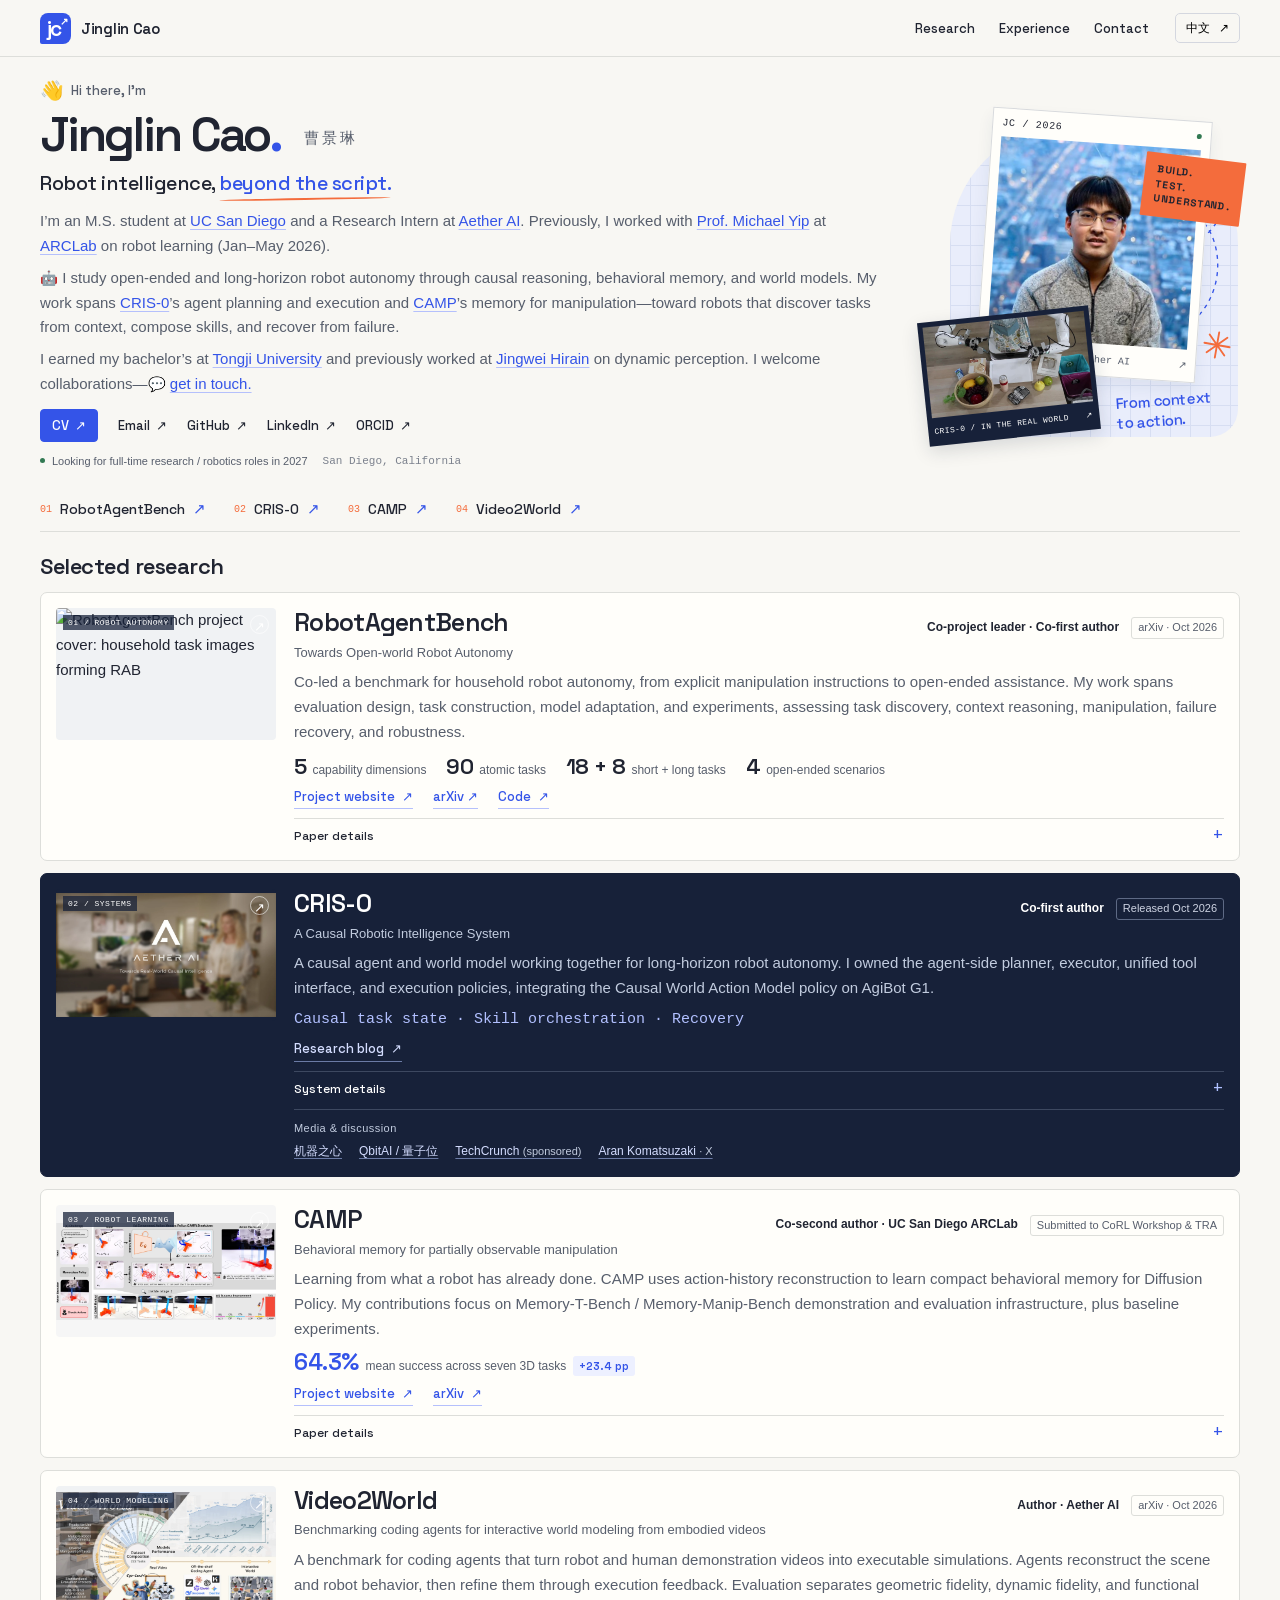
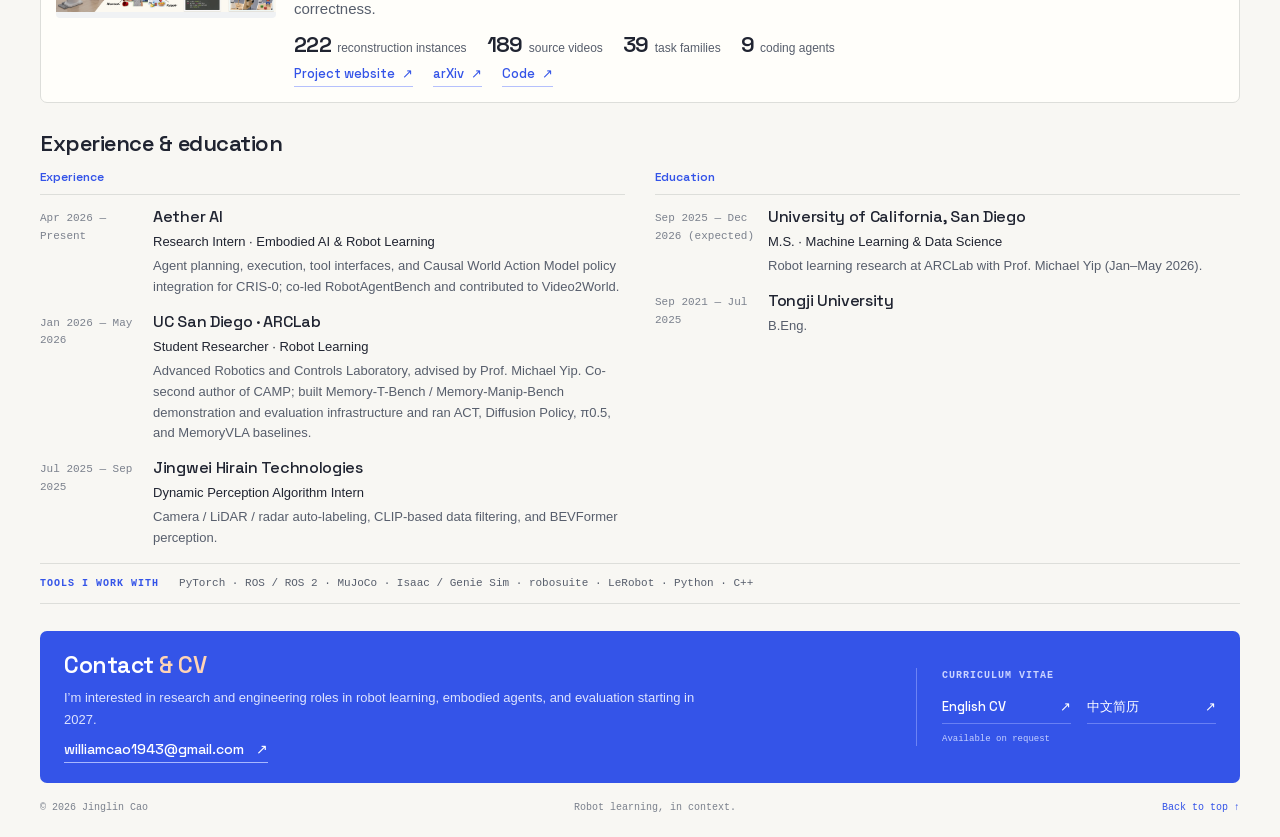
==== commit 657fd6b7: "Refine research details, capability metric, and RAB cover" ====
--- a/index.html
+++ b/index.html
@@ -82,16 +82,16 @@
 
       <article class="project rab-project" id="robotagentbench">
         <a class="project-visual visual-video2world" href="https://aetherlabsai.github.io/RobotAgentBench/" target="_blank" rel="noopener noreferrer" aria-label="Visit RobotAgentBench">
-          <img src="assets/images/robotagentbench.webp" alt="RobotAgentBench household environments, task hierarchy and robot-agent evaluation" width="1600" height="947" loading="lazy">
+          <img src="https://raw.githubusercontent.com/AetherLabsAI/RobotAgentBench/main/docs/images/robotagentbench-banner.png" alt="RobotAgentBench project cover: household task images forming RAB" width="3716" height="1668" loading="lazy">
           <span class="visual-index">01 / ROBOT AUTONOMY</span><span class="visual-open" aria-hidden="true">↗</span>
         </a>
         <div class="project-copy">
           <div class="project-heading"><h3>RobotAgentBench</h3><div class="project-meta"><span data-i18n="rabRole">Co-project leader · Co-first author</span><span class="project-status" data-i18n="rabStatus">arXiv · Oct 2026</span></div></div>
           <p class="project-subtitle" data-i18n="rabSubtitle">Towards Open-world Robot Autonomy</p>
           <p data-i18n="rabBody">Co-led a benchmark for household robot autonomy, from explicit manipulation instructions to open-ended assistance. My work spans evaluation design, task construction, model adaptation, and experiments, assessing task discovery, context reasoning, manipulation, failure recovery, and robustness.</p>
-          <div class="project-numbers" aria-label="RobotAgentBench scale"><span><strong>50</strong><small data-i18n="rabLayouts">household layouts</small></span><span><strong>90</strong><small data-i18n="rabAtomic">atomic tasks</small></span><span><strong>18 + 8</strong><small data-i18n="rabTasks">short + long tasks</small></span><span><strong>4</strong><small data-i18n="rabScenarios">open-ended scenarios</small></span></div>
+          <div class="project-numbers" aria-label="RobotAgentBench scale"><span><strong>5</strong><small data-i18n="rabDimensions">capability dimensions</small></span><span><strong>90</strong><small data-i18n="rabAtomic">atomic tasks</small></span><span><strong>18 + 8</strong><small data-i18n="rabTasks">short + long tasks</small></span><span><strong>4</strong><small data-i18n="rabScenarios">open-ended scenarios</small></span></div>
           <div class="project-actions"><a class="text-link" href="https://aetherlabsai.github.io/RobotAgentBench/" target="_blank" rel="noopener noreferrer"><span data-i18n="projectWebsite">Project website</span> ↗</a><a class="text-link" href="https://arxiv.org/abs/2610.34649" target="_blank" rel="noopener noreferrer">arXiv ↗</a><a class="text-link" href="https://github.com/AetherLabsAI/RobotAgentBench" target="_blank" rel="noopener noreferrer"><span data-i18n="codeLink">Code</span> ↗</a></div>
-          <details class="project-details"><summary><span data-i18n="myContribution">My contribution</span></summary><div class="details-content"><p data-i18n="rabDetails">Designed scene randomization, task-composition and intervention experiments, and a shared evaluation protocol for VLA/WAM policies and coding agents. The released paper compares 11 standalone policies with robot-agent architectures under a planning–execution–verification framework. Benchmark code, simulation assets, and the fine-tuned InternVLA-A1.5-RAB model are publicly available.</p></div></details>
+          <details class="project-details"><summary data-i18n="rabPaperDetails">Paper details</summary><div class="details-content"><p data-i18n="rabDetails">RobotAgentBench studies the gap between executing predefined tasks and acting autonomously on high-level user needs. Task-level tests assess five capabilities, while open-ended scenarios examine how agents combine them. Experiments compare standalone VLA/WAM policies with planning–execution–verification agents and study hybrid execution and recursive self-improvement. Published as Towards Open-world Robot Autonomy (arXiv:2610.34649, October 2026).</p><img class="paper-figure" src="assets/images/robotagentbench.webp" width="1600" height="947" loading="lazy" alt="RobotAgentBench overview: household tasks and multi-level evaluation"></div></details>
         </div>
       </article>
       <article class="project feature-project" id="cris0">
@@ -106,7 +106,7 @@
           <p data-i18n="crisBody">A causal agent and world model working together for long-horizon robot autonomy. I owned the agent-side planner, executor, unified tool interface, and execution policies, integrating the Causal World Action Model policy on AgiBot G1.</p>
           <p class="project-keyline" data-i18n="crisKeyline">Causal task state · Skill orchestration · Recovery</p>
           <div class="project-actions"><a class="text-link" href="https://aetherlabs.ai/articles/real-world-autonomous-robotic-system-with-causality-driven-agent-and-world-model" target="_blank" rel="noopener noreferrer"><span data-i18n="researchBlog">Research blog</span> <span aria-hidden="true">↗</span></a></div>
-          <details class="project-details" open><summary data-i18n="myContribution">My contribution</summary><div class="details-content"><p data-i18n="crisDetails">Built explicit causal task states and verifiable stage transitions for retry, rollback, and replanning. Constructed stages, verification criteria, and tools from a small set of demonstrations, coordinating rule-based motion, learned policies, navigation, and verifiers. The public demonstrations include long-horizon tidying, tablecloth replacement, and skill transfer to new objects.</p></div></details>
+          <details class="project-details"><summary data-i18n="systemDetails">System details</summary><div class="details-content"><p data-i18n="crisDetails">CRIS-0 connects a causal agent with a Causal World Action Model to bring reasoning and physical action into one system. The agent reasons about how actions change the world, while the learned policy carries out physical interactions on AgiBot G1. Public household demonstrations explore long-horizon tidying, tablecloth replacement, and skill transfer to new objects.</p></div></details>
           <div class="project-coverage">
             <span class="coverage-label" data-i18n="crisCoverage">Media &amp; discussion</span>
             <div class="coverage-links">
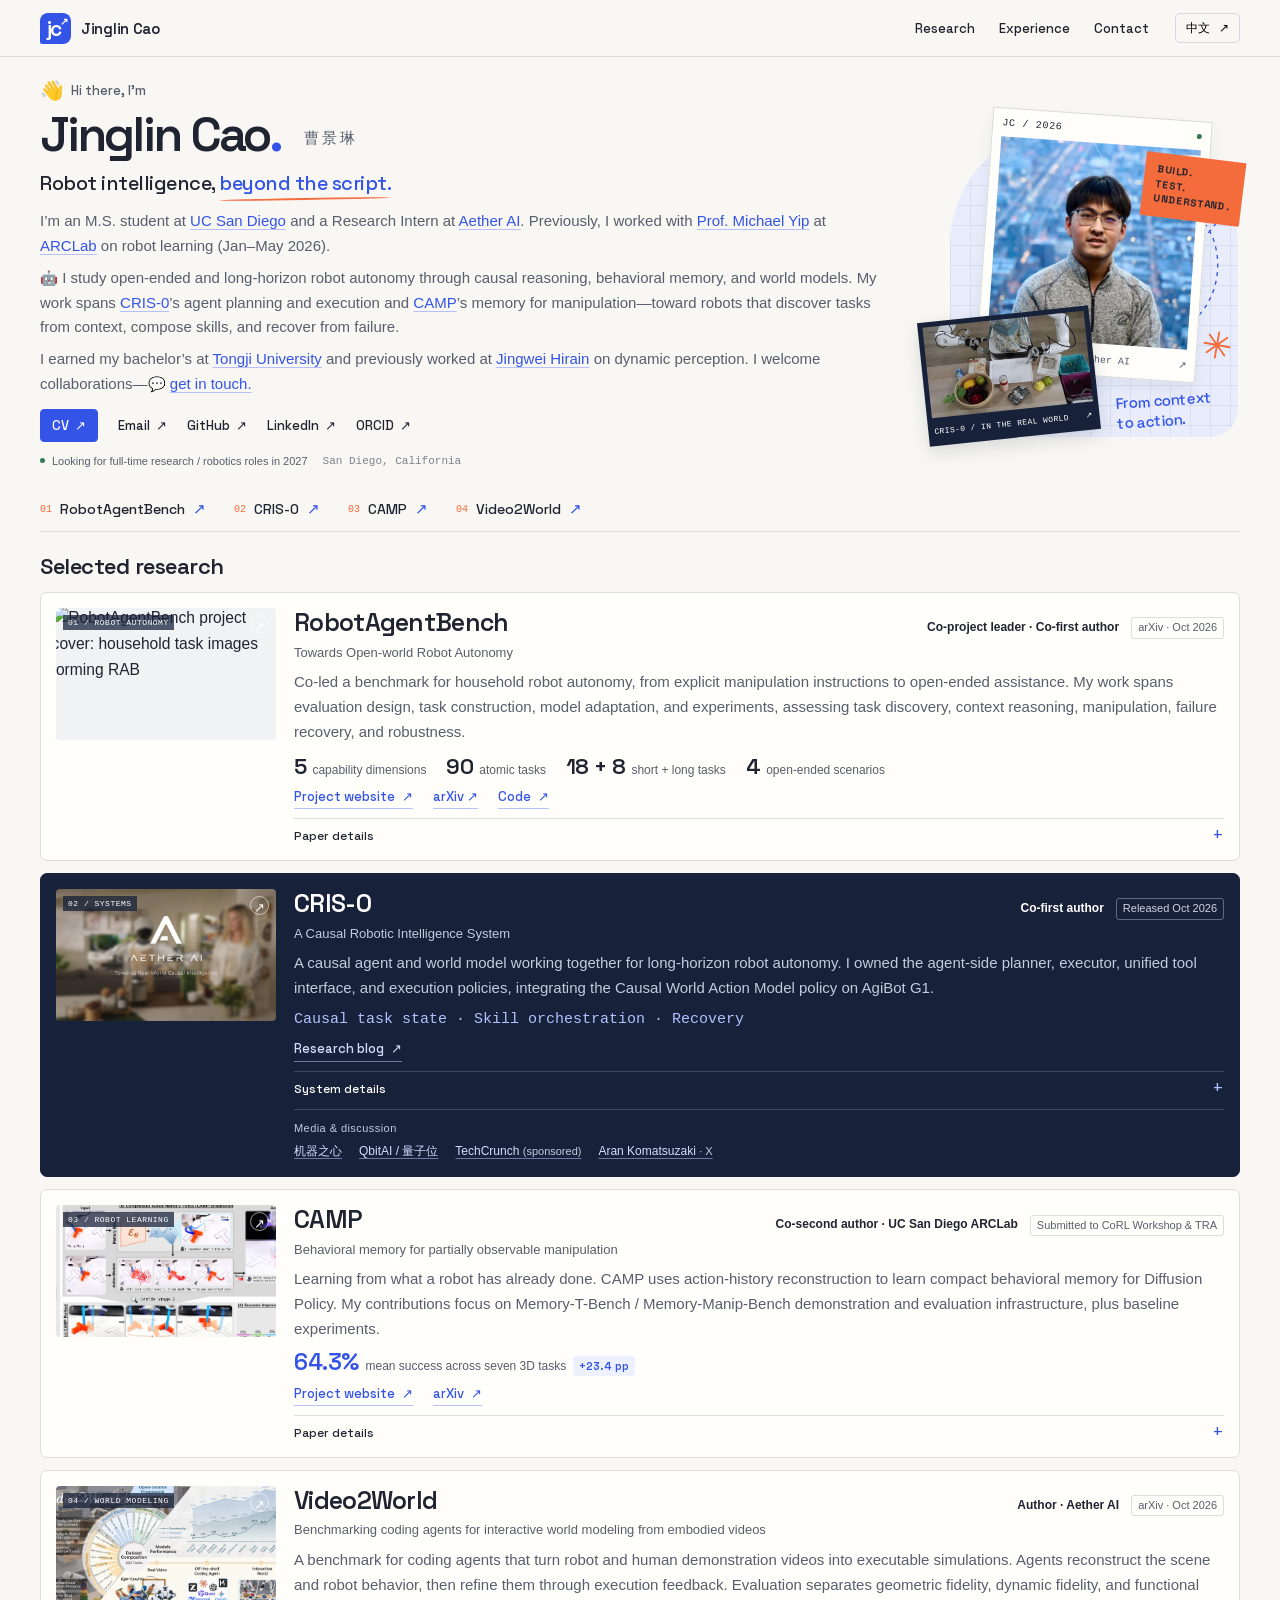
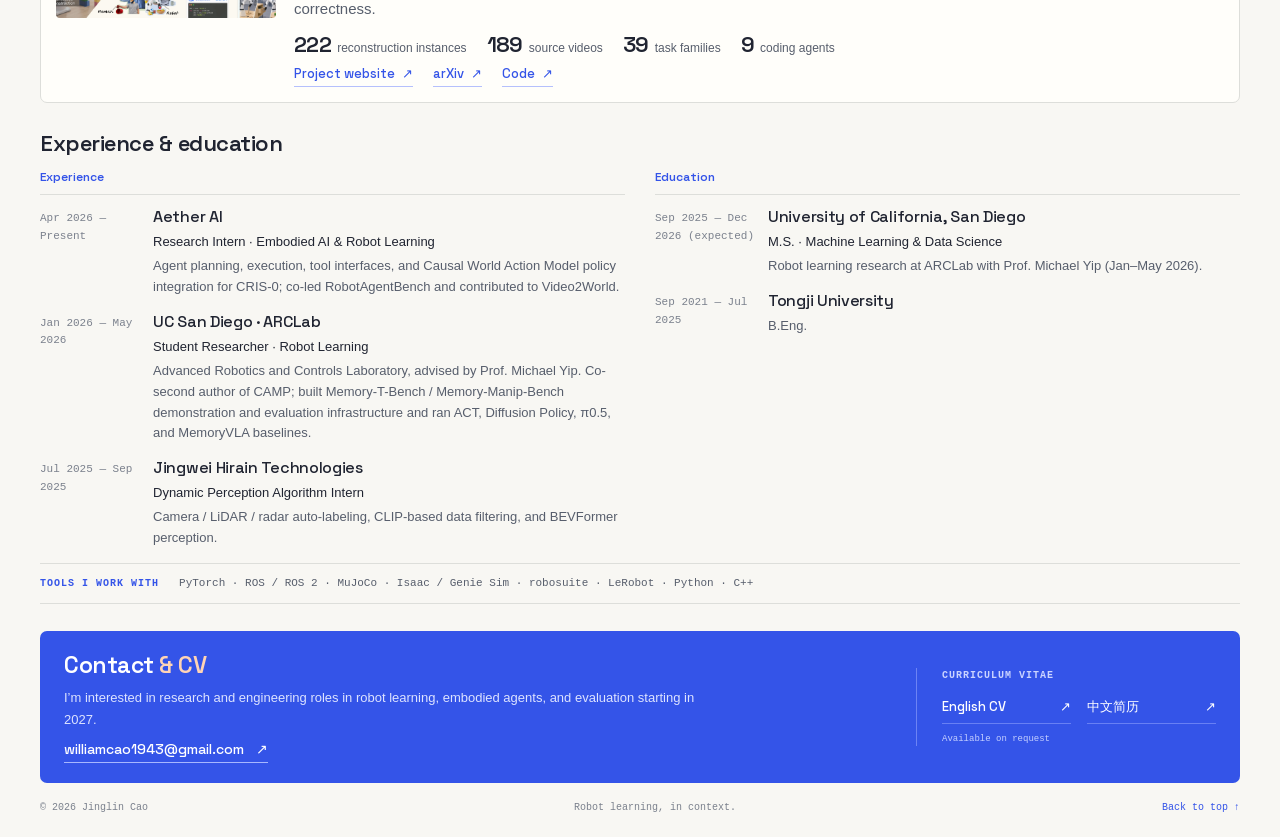
==== commit 3cda0e76: "Align project thumbnails and reduce CRIS-0 diagram width" ====
--- a/index.html
+++ b/index.html
@@ -13,7 +13,7 @@
   <link rel="canonical" href="https://wr3ck1am.github.io/">
   <link rel="icon" href="assets/images/favicon.svg" type="image/svg+xml">
   <link rel="preload" href="assets/fonts/space-grotesk-latin.woff2" as="font" type="font/woff2" crossorigin>
-  <link rel="stylesheet" href="assets/styles.css?v=12">
+  <link rel="stylesheet" href="assets/styles.css?v=13">
   <script src="assets/main.js?v=17" defer></script>
   <title>Jinglin Cao | Robot Learning & Embodied Agents</title>
 </head>
@@ -106,7 +106,7 @@
           <p data-i18n="crisBody">A causal agent and world model working together for long-horizon robot autonomy. I owned the agent-side planner, executor, unified tool interface, and execution policies, integrating the Causal World Action Model policy on AgiBot G1.</p>
           <p class="project-keyline" data-i18n="crisKeyline">Causal task state · Skill orchestration · Recovery</p>
           <div class="project-actions"><a class="text-link" href="https://aetherlabs.ai/articles/real-world-autonomous-robotic-system-with-causality-driven-agent-and-world-model" target="_blank" rel="noopener noreferrer"><span data-i18n="researchBlog">Research blog</span> <span aria-hidden="true">↗</span></a></div>
-          <details class="project-details"><summary data-i18n="systemDetails">System details</summary><div class="details-content"><p data-i18n="crisDetails">CRIS-0 connects a causal agent with a Causal World Action Model to bring reasoning and physical action into one system. The agent reasons about how actions change the world, while the learned policy carries out physical interactions on AgiBot G1. Public household demonstrations explore long-horizon tidying, tablecloth replacement, and skill transfer to new objects.</p></div></details>
+          <details class="project-details"><summary data-i18n="systemDetails">System details</summary><div class="details-content"><p data-i18n="crisDetails">CRIS-0 connects a causal agent with a Causal World Action Model to bring reasoning and physical action into one system. The agent reasons about how actions change the world, while the learned policy carries out physical interactions on AgiBot G1. Public household demonstrations explore long-horizon tidying, tablecloth replacement, and skill transfer to new objects.</p><div class="system-figure-frame"><iframe id="cris0-system-figure" src="assets/cris0-system.html" title="CRIS-0 system overview from the official Aether AI blog" loading="lazy" style="display:block;width:1160px;height:900px;border:0;transform-origin:top left"></iframe></div><a class="text-link" href="assets/cris0-system.html" target="_blank" rel="noopener noreferrer"><span data-i18n="viewSystemFigure">View full diagram</span> ↗</a></div></details>
           <div class="project-coverage">
             <span class="coverage-label" data-i18n="crisCoverage">Media &amp; discussion</span>
             <div class="coverage-links">
--- a/assets/styles.css
+++ b/assets/styles.css
@@ -11,17 +11,20 @@
 .research-lens{display:flex;flex-wrap:wrap;align-items:center;gap:28px;border-bottom:1px solid var(--line);padding-block:9px}.research-lens>a{display:flex;align-items:center;gap:8px}.lens-number{font:10px var(--mono);color:var(--orange)}.research-lens strong{font:500 14px/1.4 var(--display)}.research-lens small{display:none}.lens-arrow{font-size:15px;color:var(--blue)}.research-lens a:hover{color:var(--blue)}
 .research{padding-top:21px}.section-heading{display:flex;align-items:center;justify-content:space-between;gap:20px;margin-bottom:12px}.section-heading .eyebrow,.section-note,.background-note{display:none}h2{font:600 22px/1.25 var(--display);letter-spacing:-.5px}.section-heading>.text-link{font-size:12px}
 /* Consistent thumbnail rows keep each project's role, results and methods together. */
-.project,.feature-project,.camp-project{display:grid;grid-template-columns:220px minmax(0,1fr);gap:18px;align-items:start;margin-top:12px;padding:15px;background:var(--surface);border:1px solid var(--line);border-radius:7px;overflow:hidden}.project-visual{position:relative;display:block;width:100%;height:132px;overflow:hidden;background:#e8ebf3;border-radius:4px}.project-visual>img{position:absolute;width:100%;height:100%;object-fit:cover;inset:0;transition:transform .4s}.project-visual:hover>img{transform:scale(1.04)}.visual-video2world{background:#f0f2f4}.visual-video2world>img{object-fit:contain}.visual-index{position:absolute;top:7px;left:7px;background:#172139bc;padding:3px 5px;color:white;font:8px var(--mono);letter-spacing:.5px;z-index:2}.visual-open{position:absolute;right:7px;top:7px;display:grid;place-items:center;width:19px;height:19px;border:1px solid #ffffff90;color:white;border-radius:50%;z-index:2;font-size:13px}.media-caption{display:none}.project-copy{min-width:0}.project-heading{display:flex;flex-wrap:wrap;align-items:baseline;justify-content:space-between;gap:6px 16px}.project h3{font:600 25px/1.15 var(--display);letter-spacing:-.7px}.project-meta{display:flex;flex-wrap:wrap;align-items:center;gap:6px 12px;font-size:12px;color:var(--ink)}.project-meta>span:first-child{font-weight:650}.project-status{color:var(--secondary);padding:2px 6px;border:1px solid var(--line);border-radius:3px;font-size:11px;line-height:1.4}.project-subtitle{font-size:13px;line-height:1.5;color:var(--secondary);margin-top:4px;margin-bottom:8px}.project-copy>p:not(.project-subtitle){font-size:15px;line-height:1.65;color:var(--secondary)}.project-copy .project-keyline{font:12px/1.5 var(--mono);color:var(--blue)!important;margin-top:7px}.project-actions{display:flex;align-items:center;flex-wrap:wrap;gap:20px;margin-top:8px}.text-link{display:inline-flex;align-items:center;gap:7px;font:500 13px/1.4 var(--display);color:var(--blue);padding-bottom:2px;border-bottom:1px solid #b5c0fc}.text-link:hover{color:var(--orange);border-color:var(--orange)}
+.project,.feature-project,.camp-project{display:grid;grid-template-columns:220px minmax(0,1fr);gap:18px;align-items:start;margin-top:12px;padding:15px;background:var(--surface);border:1px solid var(--line);border-radius:7px;overflow:hidden}.project-visual{position:relative;display:block;width:100%;height:132px;overflow:hidden;background:#e8ebf3;border-radius:4px}.project-visual>img{position:absolute;width:100%;height:100%;object-fit:cover;inset:0;transform:scale(1.04);transition:transform .4s}.project-visual:hover>img{transform:scale(1.08)}.visual-video2world{background:#f0f2f4}.visual-video2world>img{object-fit:cover}.visual-index{position:absolute;top:7px;left:7px;background:#172139bc;padding:3px 5px;color:white;font:8px var(--mono);letter-spacing:.5px;z-index:2}.visual-open{position:absolute;right:7px;top:7px;display:grid;place-items:center;width:19px;height:19px;border:1px solid #ffffff90;color:white;border-radius:50%;z-index:2;font-size:13px}.media-caption{display:none}.project-copy{min-width:0}.project-heading{display:flex;flex-wrap:wrap;align-items:baseline;justify-content:space-between;gap:6px 16px}.project h3{font:600 25px/1.15 var(--display);letter-spacing:-.7px}.project-meta{display:flex;flex-wrap:wrap;align-items:center;gap:6px 12px;font-size:12px;color:var(--ink)}.project-meta>span:first-child{font-weight:650}.project-status{color:var(--secondary);padding:2px 6px;border:1px solid var(--line);border-radius:3px;font-size:11px;line-height:1.4}.project-subtitle{font-size:13px;line-height:1.5;color:var(--secondary);margin-top:4px;margin-bottom:8px}.project-copy>p:not(.project-subtitle){font-size:15px;line-height:1.65;color:var(--secondary)}.project-copy .project-keyline{font:12px/1.5 var(--mono);color:var(--blue)!important;margin-top:7px}.project-actions{display:flex;align-items:center;flex-wrap:wrap;gap:20px;margin-top:8px}.text-link{display:inline-flex;align-items:center;gap:7px;font:500 13px/1.4 var(--display);color:var(--blue);padding-bottom:2px;border-bottom:1px solid #b5c0fc}.text-link:hover{color:var(--orange);border-color:var(--orange)}
 .project-details{border-top:1px solid var(--line);margin-top:9px}.project-details summary{position:relative;cursor:pointer;list-style:none;padding:8px 24px 0 0;font:500 12px/1.5 var(--display);color:var(--ink)}.project-details summary::-webkit-details-marker{display:none}.project-details summary::after{content:"+";position:absolute;right:0;top:4px;color:var(--blue);font:400 18px var(--display)}.project-details[open] summary::after{content:"−"}.details-content{padding-top:5px;font-size:14px;line-height:1.6;color:var(--secondary)}.details-content p+p{margin-top:7px}.paper-title{font-weight:600;color:var(--ink)}.paper-figure{margin-top:10px;background:white;padding:6px;border:1px solid var(--line);border-radius:4px;width:100%;max-width:650px}
 .feature-project{background:var(--navy);border-color:var(--navy);color:white}.feature-project .project-meta,.feature-project .project-details summary{color:white}.feature-project .project-status{border-color:#5e6a85;color:#ced4e3}.feature-project .project-subtitle,.feature-project .project-copy>p:not(.project-subtitle),.feature-project .details-content{color:#c2ccdf}.feature-project .project-keyline{color:#b2c0ff!important}.feature-project .text-link{color:#d4ddff;border-color:#6b7ba5}.feature-project .project-details{border-color:#3d4860}.feature-project .project-details summary::after{color:#afc0ff}
-.project-numbers{display:flex;flex-wrap:wrap;gap:7px 20px;margin-top:9px}.project-numbers>span{display:flex;align-items:baseline;gap:6px}.project-numbers strong{font:600 22px/1.2 var(--display);letter-spacing:-.6px;color:var(--ink)}.project-numbers small{font:12px/1.4 var(--sans);color:var(--secondary)}.visual-cris{background:#172139}.visual-cris>img{object-fit:contain}.visual-camp{background:#f6f6f6}.visual-camp>img{object-position:center;object-fit:contain;width:100%;left:0}.camp-project .result-line{display:flex;align-items:baseline;flex-wrap:wrap;gap:7px;font-size:12px!important;margin-top:9px}.result-line strong{font:600 23px/1 var(--display);letter-spacing:-.5px;color:var(--blue)}.result-improvement{font:600 11px var(--display);padding:3px 6px;background:var(--blue-soft);color:var(--blue);border-radius:3px}
+.project-numbers{display:flex;flex-wrap:wrap;gap:7px 20px;margin-top:9px}.project-numbers>span{display:flex;align-items:baseline;gap:6px}.project-numbers strong{font:600 22px/1.2 var(--display);letter-spacing:-.6px;color:var(--ink)}.project-numbers small{font:12px/1.4 var(--sans);color:var(--secondary)}.visual-cris{background:#172139}.visual-cris>img{object-fit:cover}.visual-camp{background:#f6f6f6}.visual-camp>img{object-position:center;object-fit:cover;width:100%;left:0}.camp-project .result-line{display:flex;align-items:baseline;flex-wrap:wrap;gap:7px;font-size:12px!important;margin-top:9px}.result-line strong{font:600 23px/1 var(--display);letter-spacing:-.5px;color:var(--blue)}.result-improvement{font:600 11px var(--display);padding:3px 6px;background:var(--blue-soft);color:var(--blue);border-radius:3px}
 .background{padding-top:27px}.background-grid{display:grid;grid-template-columns:1fr 1fr;gap:30px}.column-title{font:600 12px/1.4 var(--display);color:var(--blue);padding-bottom:8px;border-bottom:1px solid var(--line);margin-bottom:12px}.timeline-entry{display:grid;grid-template-columns:100px minmax(0,1fr);column-gap:13px;margin-bottom:14px}.timeline-date{grid-column:1;grid-row:1/span 3;font:11px/1.6 var(--mono);color:var(--muted);padding-top:3px}.timeline-entry h4{grid-column:2;font:500 16px/1.3 var(--display);letter-spacing:-.3px}.timeline-role{grid-column:2;font-size:13px;color:var(--ink);margin-top:3px}.timeline-entry>p:last-child{grid-column:2;font-size:13px;line-height:1.6;color:var(--secondary);margin-top:4px}.toolbox{padding:10px 0;display:flex;align-items:baseline;gap:20px;border-top:1px solid var(--line);border-bottom:1px solid var(--line)}.toolbox>.eyebrow{font-size:10px;flex-shrink:0}.toolbox>p:last-child{font:11px/1.7 var(--mono);color:var(--secondary)}
 .contact{display:grid;grid-template-columns:minmax(0,1fr) 300px;gap:38px;margin-top:27px;padding:20px 24px;background:var(--blue);color:white;border-radius:7px}.contact>div:first-child>.eyebrow{display:none}.contact h2{font-size:23px;line-height:1.25;letter-spacing:-.5px}.contact h2 em{font-style:normal;color:#ffd4b5}.contact p:not(.eyebrow){font-size:13px;line-height:1.65;color:#dde3ff;margin-top:8px;max-width:650px}.contact-email{display:inline-flex;gap:12px;align-items:center;font:500 14px/1.5 var(--display);border-bottom:1px solid #a7b7ff;padding-bottom:2px;margin-top:9px}.contact-email:hover{color:#ffd4b5}.cv-panel{display:grid;grid-template-columns:1fr 1fr;gap:8px 16px;align-self:center;border-left:1px solid #6d83f4;padding-left:25px;min-width:0}.cv-panel .eyebrow{grid-column:1/-1;color:#cbd4ff;font-size:10px}.cv-link{display:flex;align-items:center;justify-content:space-between;font:500 13px var(--display);padding:7px 0;border-bottom:1px solid #6880f4;gap:8px}.cv-link:hover{color:#ffd4b5}.cv-panel>small{grid-column:1/-1;display:block;font:9px/1.5 var(--mono);color:#c6d0ff;margin-top:1px}footer{padding:17px 0 21px;display:flex;gap:20px;align-items:center;justify-content:space-between;font:10px/1.6 var(--mono);color:var(--muted)}footer>a{color:var(--blue)}
 html[lang="zh-CN"] .hero-lead{font-family:var(--sans);font-size:20px;letter-spacing:-.4px}html[lang="zh-CN"] h2{font-family:var(--sans);font-size:21px;letter-spacing:-.4px}html[lang="zh-CN"] .contact h2{font-size:22px}
 @media(max-width:1000px){.robot-snapshot{width:156px;left:0;bottom:5px}.studio-note{font-size:14px;right:1px;bottom:9px;max-width:105px}.studio-sticker{font-size:9px;top:45px;right:-2px}.page-width,.header-inner{width:calc(100% - 48px)}.hero{gap:25px;grid-template-columns:minmax(0,1fr) 275px}.hero h1{font-size:46px}.hero-studio{width:275px;height:310px}.portrait-block{width:205px;left:43px}.project,.feature-project,.camp-project{grid-template-columns:150px minmax(0,1fr);gap:15px}.project-visual{height:110px}.project-heading{gap:5px 14px}.project h3{font-size:23px}.project-copy>p:not(.project-subtitle){font-size:14px}.project-numbers{gap:7px 15px}.project-numbers strong{font-size:20px}.background-grid{gap:23px}.timeline-entry{grid-template-columns:83px minmax(0,1fr);gap:0 10px}.contact{grid-template-columns:minmax(0,1fr) 260px;gap:25px}.cv-panel{padding-left:19px}}
 @media(max-width:700px){.hero-lead em{display:block;width:fit-content;max-width:100%}.hero .intro[data-intro="primary"]{margin-top:17px}.robot-snapshot{width:70px;left:0;bottom:7px;padding:3px}.robot-snapshot>span,.studio-note{display:none}.studio-spark{width:17px;height:17px;right:0;bottom:39px}.page-width,.header-inner{width:calc(100% - 32px)}.header-inner{height:51px;gap:15px}.wordmark{font-size:13px;gap:8px}.monogram{width:28px;height:28px;font-size:19px}nav{gap:17px;font-size:12px}nav a:last-child{display:none}.language-toggle{font-size:11px;padding:5px 8px}.language-toggle span{margin-left:3px}.hero{display:block;position:relative;padding-block:19px 15px}.hero-greeting{font-size:12px;padding-right:128px}.greeting-wave{font-size:17px}.hero h1{font-size:36px;letter-spacing:-2px;line-height:1.1;margin-top:8px;padding-right:128px}.chinese-name{display:block;margin-left:0;margin-top:5px;font-size:12px;letter-spacing:3px}.hero-lead,html[lang="zh-CN"] .hero-lead{font-size:18px;line-height:1.4;letter-spacing:-.3px;margin-top:9px;max-width:calc(100% - 128px)}.hero .intro{font-size:14px;line-height:1.7;margin-top:13px}.hero .intro+.intro{margin-top:7px}.hero-links{gap:13px;margin-top:11px;font-size:12px}.hero-links a:first-child{padding:6px 9px}.hero-bottom{margin-top:9px;gap:4px 10px}.availability{font-size:10px;align-items:baseline;gap:6px}.location{font-size:9px;margin-left:11px}.hero-studio{position:absolute;right:0;top:24px;width:116px;height:150px}.portrait-block{width:98px;left:14px;padding:4px 4px 0;top:4px}.portrait-label{display:none}.portrait-block figcaption{display:none}.portrait-block figcaption>span:last-child{display:none}.studio-grid{inset:5px -3px 4px 6px;border-radius:24px;background-size:12px 12px}.studio-sticker{display:block;top:3px;right:-2px;font-size:7px;line-height:1.35;padding:4px 5px}.research-lens{gap:17px;padding-block:8px}.research-lens strong{font-size:12px}.lens-number,.lens-arrow{display:none}.research{padding-top:18px}.section-heading{margin-bottom:10px;gap:15px}h2,html[lang="zh-CN"] h2{font-size:20px}.project,.feature-project,.camp-project{display:block;padding:13px;margin-top:10px;border-radius:6px}.project-visual{float:right;width:88px;height:62px;margin:0 0 8px 12px;border-radius:3px}.visual-index{display:none}.visual-open{width:15px;height:15px;font-size:11px;top:4px;right:4px}.project-copy{display:contents}.project-heading{display:block}.project h3{font-size:23px;line-height:1.2}.project-meta{font-size:11px;gap:4px 9px;margin-top:5px}.project-status{font-size:10px;padding:2px 5px}.project-subtitle{font-size:13px;line-height:1.5;margin-top:5px;margin-bottom:8px}.project-copy>p:not(.project-subtitle){font-size:14px;line-height:1.7}.project-copy .project-keyline{font-size:11px;margin-top:6px}.project-actions{gap:17px;margin-top:7px}.text-link{font-size:12px}.project-details{clear:both;margin-top:9px}.project-details summary{font-size:12px;padding-top:8px}.details-content{font-size:14px;line-height:1.65;padding-top:5px}.project-numbers{gap:6px 13px;margin-top:9px}.project-numbers>span{gap:4px}.project-numbers strong{font-size:21px}.project-numbers small{font-size:11px}.camp-project .result-line{font-size:11px!important;margin-top:9px}.result-line strong{font-size:22px}.result-improvement{font-size:10px}.background{padding-top:23px}.background-grid{grid-template-columns:1fr;gap:6px}.column-title{font-size:12px;margin-bottom:11px;padding-bottom:7px}.timeline-entry{grid-template-columns:79px minmax(0,1fr);gap:0 11px;margin-bottom:13px}.timeline-date{font-size:10px}.timeline-entry h4{font-size:16px}.timeline-role{font-size:12px;margin-top:3px}.timeline-entry>p:last-child{font-size:13px;line-height:1.6;margin-top:4px}.toolbox{display:block;padding-block:9px}.toolbox>p:last-child{font-size:11px;margin-top:4px;line-height:1.8}.contact{grid-template-columns:1fr;gap:16px;margin-top:22px;padding:17px}.contact h2,html[lang="zh-CN"] .contact h2{font-size:21px}.contact p:not(.eyebrow){font-size:13px;margin-top:7px}.contact-email{font-size:13px;gap:8px;margin-top:8px;max-width:100%;word-break:break-word}.cv-panel{border-left:0;border-top:1px solid #6d83f4;padding:13px 0 0;gap:6px 22px}.cv-panel .eyebrow{font-size:9px}.cv-link{font-size:13px;padding-block:6px}footer{padding:15px 0 18px;gap:10px;font-size:9px}footer>span:nth-child(2){display:none}}
 @media(max-width:370px){.hero .intro[data-intro="primary"]{margin-top:25px}.header-inner{gap:12px}nav a:nth-child(2){display:none}.hero h1{font-size:30px;letter-spacing:-1.7px;padding-right:120px}.hero-lead,html[lang="zh-CN"] .hero-lead{font-size:17px;max-width:calc(100% - 120px)}.hero-greeting{font-size:11px}.hero-links{gap:7px;font-size:11px}.project-visual{width:72px;height:53px;margin-left:9px}.project h3{font-size:21px}.project-numbers{gap:6px 11px}.project-numbers strong{font-size:20px}.project-numbers small{font-size:10px}.contact-email{font-size:12px}}
-@media(prefers-reduced-motion:reduce){html{scroll-behavior:auto}*,*::before,*::after{transition:none!important;animation:none!important}.project-visual:hover>img{transform:none}.robot-snapshot:hover{transform:rotate(-6deg)}}
+@media(prefers-reduced-motion:reduce){html{scroll-behavior:auto}*,*::before,*::after{transition:none!important;animation:none!important}.project-visual:hover>img{transform:scale(1.04)}.robot-snapshot:hover{transform:rotate(-6deg)}}
 
 /* Verified CRIS-0 coverage and community discussion. */
 .project-coverage{clear:both;margin-top:11px;padding-top:10px;border-top:1px solid #3d4860}.coverage-label{display:block;color:#c2ccdf;font:500 11px/1.5 var(--sans);letter-spacing:.04em}.coverage-links{display:flex;flex-wrap:wrap;align-items:baseline;gap:7px 17px;margin-top:5px}.coverage-links a{color:#d4ddff;font:500 12px/1.7 var(--sans);text-decoration:underline;text-decoration-color:#6b7ba5;text-underline-offset:3px}.coverage-links a:hover{color:#ffd4b5;text-decoration-color:currentColor}.coverage-links small{font:400 11px/1.7 var(--sans);color:#c2ccdf}
+
+/* Keep the blog diagram at the same reading width as the paper figures. */
+.system-figure-frame{position:relative;width:100%;max-width:650px;overflow:hidden;margin-top:10px;border-radius:4px;background:#faf7f0}
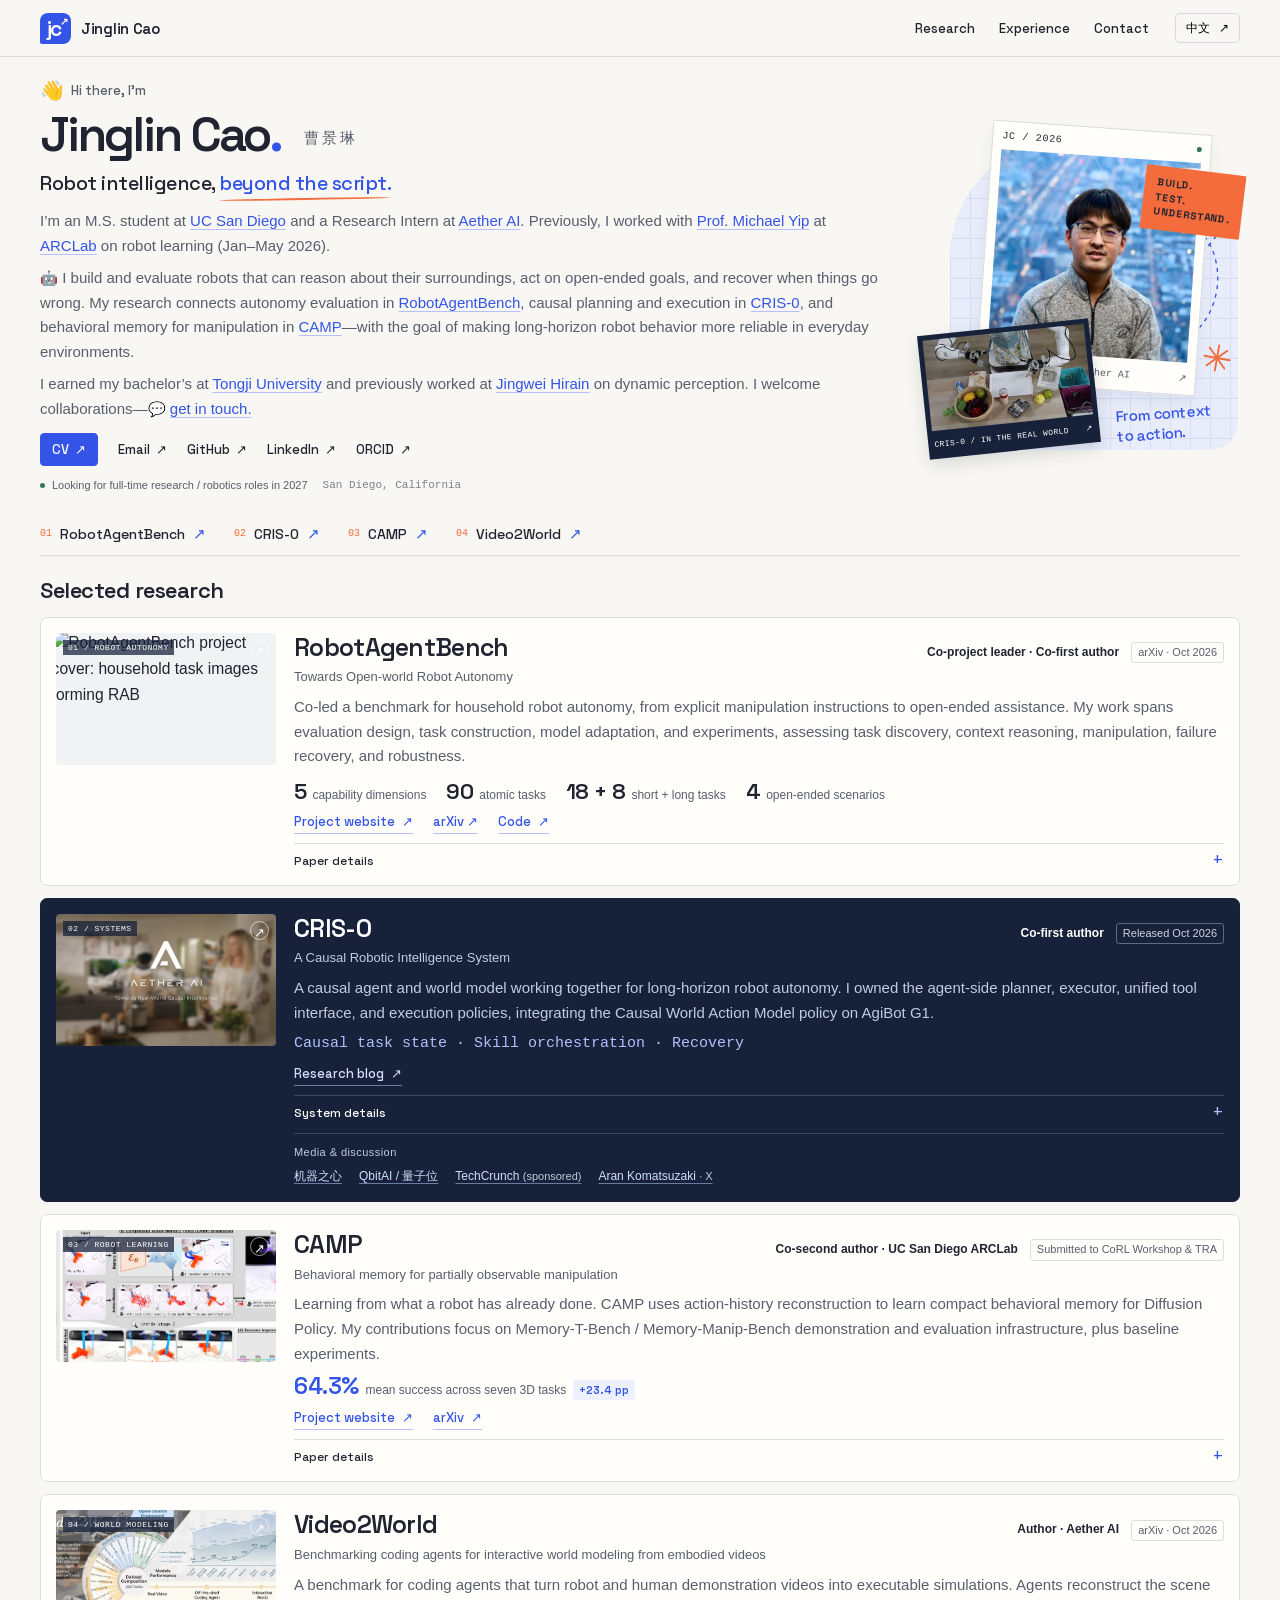
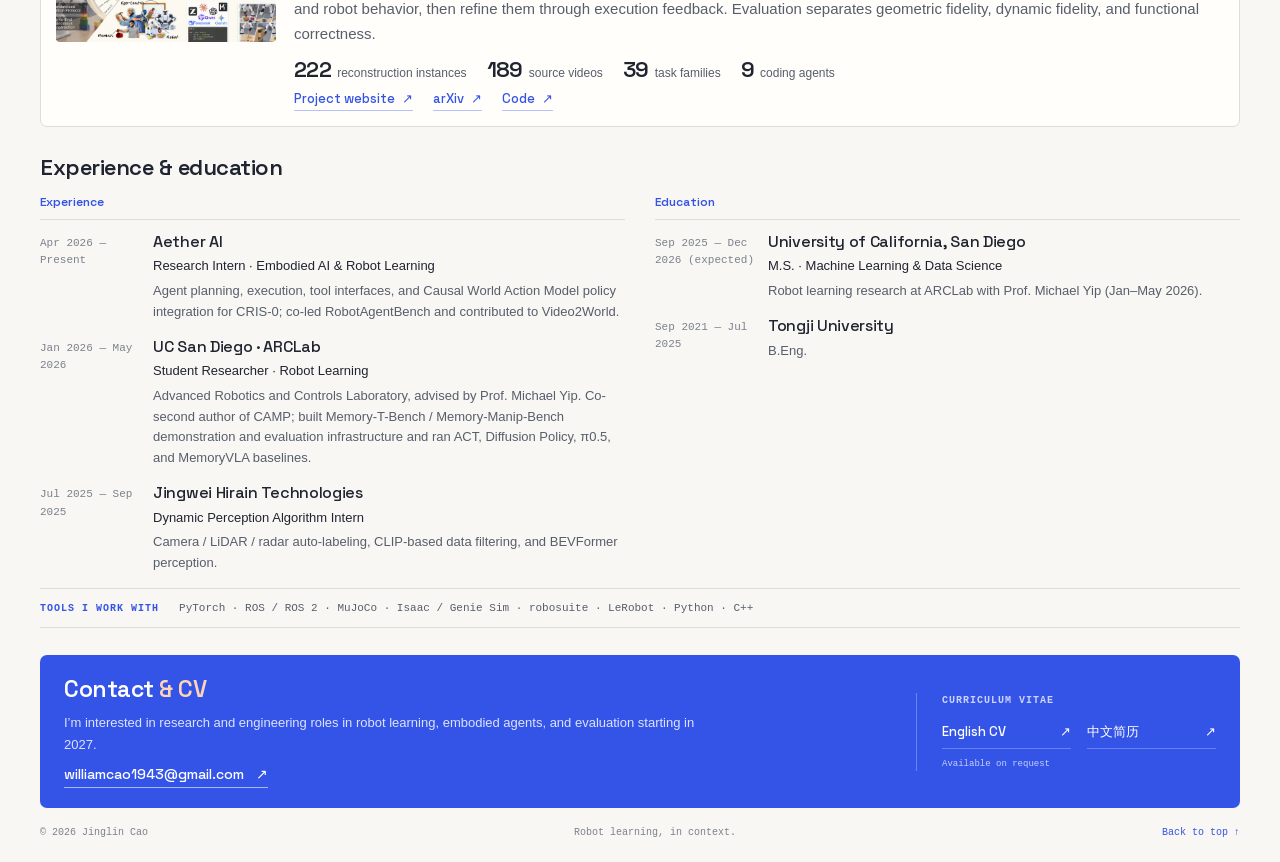
==== commit fec17436: "Refresh bilingual research introduction with RobotAgentBench" ====
--- a/index.html
+++ b/index.html
@@ -14,7 +14,7 @@
   <link rel="icon" href="assets/images/favicon.svg" type="image/svg+xml">
   <link rel="preload" href="assets/fonts/space-grotesk-latin.woff2" as="font" type="font/woff2" crossorigin>
   <link rel="stylesheet" href="assets/styles.css?v=13">
-  <script src="assets/main.js?v=17" defer></script>
+  <script src="assets/main.js?v=14" defer></script>
   <title>Jinglin Cao | Robot Learning & Embodied Agents</title>
 </head>
 <body>
@@ -38,7 +38,7 @@
         <h1 id="name">Jinglin Cao<span class="name-period">.</span> <span class="chinese-name">曹景琳</span></h1>
         <p class="hero-lead"><span data-i18n="heroLead">Robot intelligence,</span> <em data-i18n="heroLeadAccent">beyond the script.</em></p>
         <p class="intro" data-intro="primary"><span data-i18n="introStart">I’m an M.S. student at </span><a href="https://ucsd.edu/" target="_blank" rel="noopener noreferrer">UC San Diego</a><span data-i18n="introStudy"> and a Research Intern at </span><a href="https://aetherlabs.ai/" target="_blank" rel="noopener noreferrer">Aether AI</a><span data-i18n="introAether">. Previously, I worked with </span><a href="https://yip.eng.ucsd.edu/professor-michael-yip" target="_blank" rel="noopener noreferrer" data-i18n="introAdvisor">Prof. Michael Yip</a><span data-i18n="introLab"> at </span><a href="https://www.ucsdarclab.com/" target="_blank" rel="noopener noreferrer">ARCLab</a><span data-i18n="introEnd"> on robot learning (Jan–May 2026).</span></p>
-        <p class="intro"><span class="intro-emoji" aria-hidden="true">🤖</span><span data-i18n="introFocus">I study open-ended and long-horizon robot autonomy through causal reasoning, behavioral memory, and world models. My work spans </span><a href="https://aetherlabs.ai/articles/real-world-autonomous-robotic-system-with-causality-driven-agent-and-world-model" target="_blank" rel="noopener noreferrer">CRIS-0</a><span data-i18n="introCrisWork">’s agent planning and execution and </span><a href="https://robo-camp.github.io/" target="_blank" rel="noopener noreferrer">CAMP</a><span data-i18n="introCampWork">’s memory for manipulation—toward robots that discover tasks from context, compose skills, and recover from failure.</span></p>
+        <p class="intro"><span class="intro-emoji" aria-hidden="true">🤖</span><span data-i18n="introFocus">I build and evaluate robots that can reason about their surroundings, act on open-ended goals, and recover when things go wrong. My research connects autonomy evaluation in </span><a href="https://aetherlabsai.github.io/RobotAgentBench/" target="_blank" rel="noopener noreferrer">RobotAgentBench</a><span data-i18n="introRabWork">, causal planning and execution in </span><a href="https://aetherlabs.ai/articles/real-world-autonomous-robotic-system-with-causality-driven-agent-and-world-model" target="_blank" rel="noopener noreferrer">CRIS-0</a><span data-i18n="introCrisWork">, and behavioral memory for manipulation in </span><a href="https://robo-camp.github.io/" target="_blank" rel="noopener noreferrer">CAMP</a><span data-i18n="introCampWork">—with the goal of making long-horizon robot behavior more reliable in everyday environments.</span></p>
         <p class="intro"><span data-i18n="introPast">I earned my bachelor’s at </span><a href="https://www.tongji.edu.cn/" target="_blank" rel="noopener noreferrer" data-i18n="introTongji">Tongji University</a><span data-i18n="introHirain"> and previously worked at </span><a href="https://en.hirain.com/" target="_blank" rel="noopener noreferrer" data-i18n="introHirainName">Jingwei Hirain</a><span data-i18n="introCollab"> on dynamic perception. I welcome collaborations—</span><span class="intro-emoji" aria-hidden="true">💬</span><a href="mailto:williamcao1943@gmail.com" data-i18n="introConnect">get in touch.</a></p>
         <div class="hero-links" aria-label="Profile links">
           <a href="cv.html" data-cv-link target="_blank" rel="noopener noreferrer"><span data-i18n="heroCv">CV</span> <span aria-hidden="true">↗</span></a>
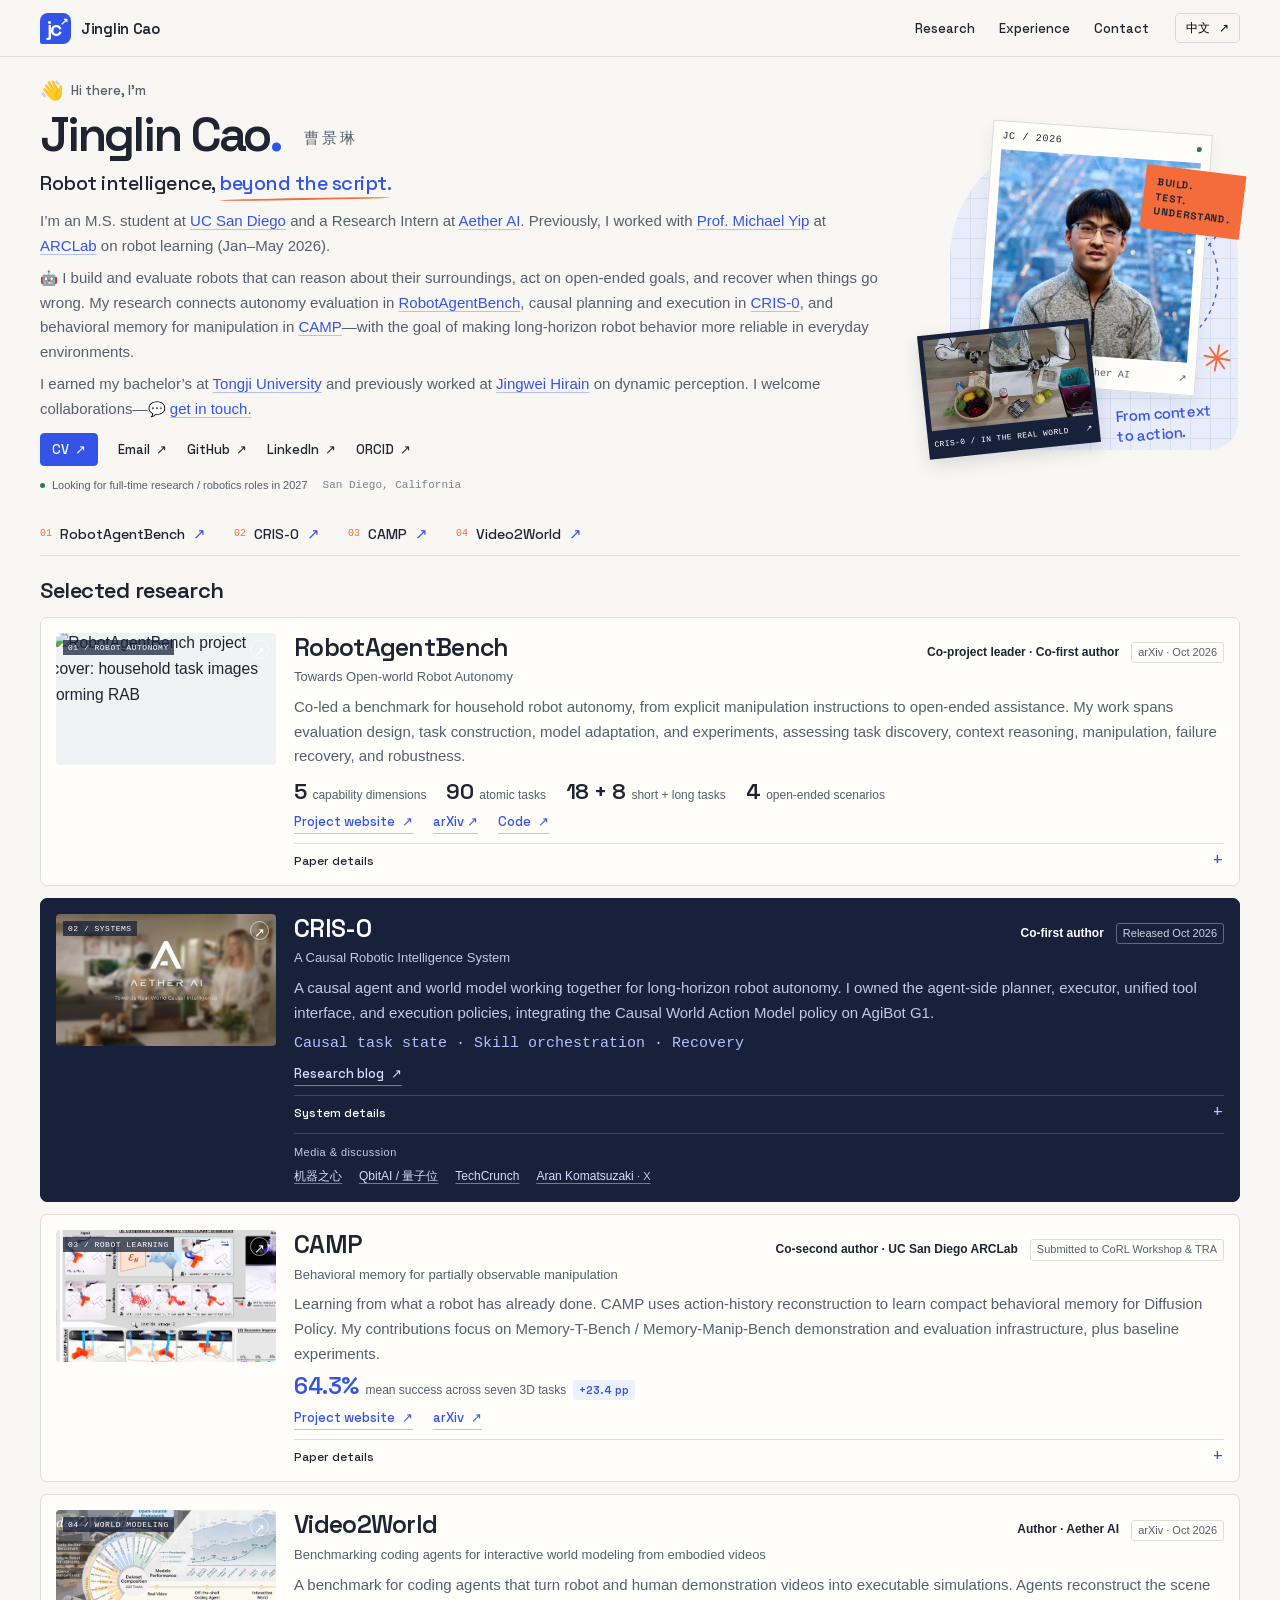
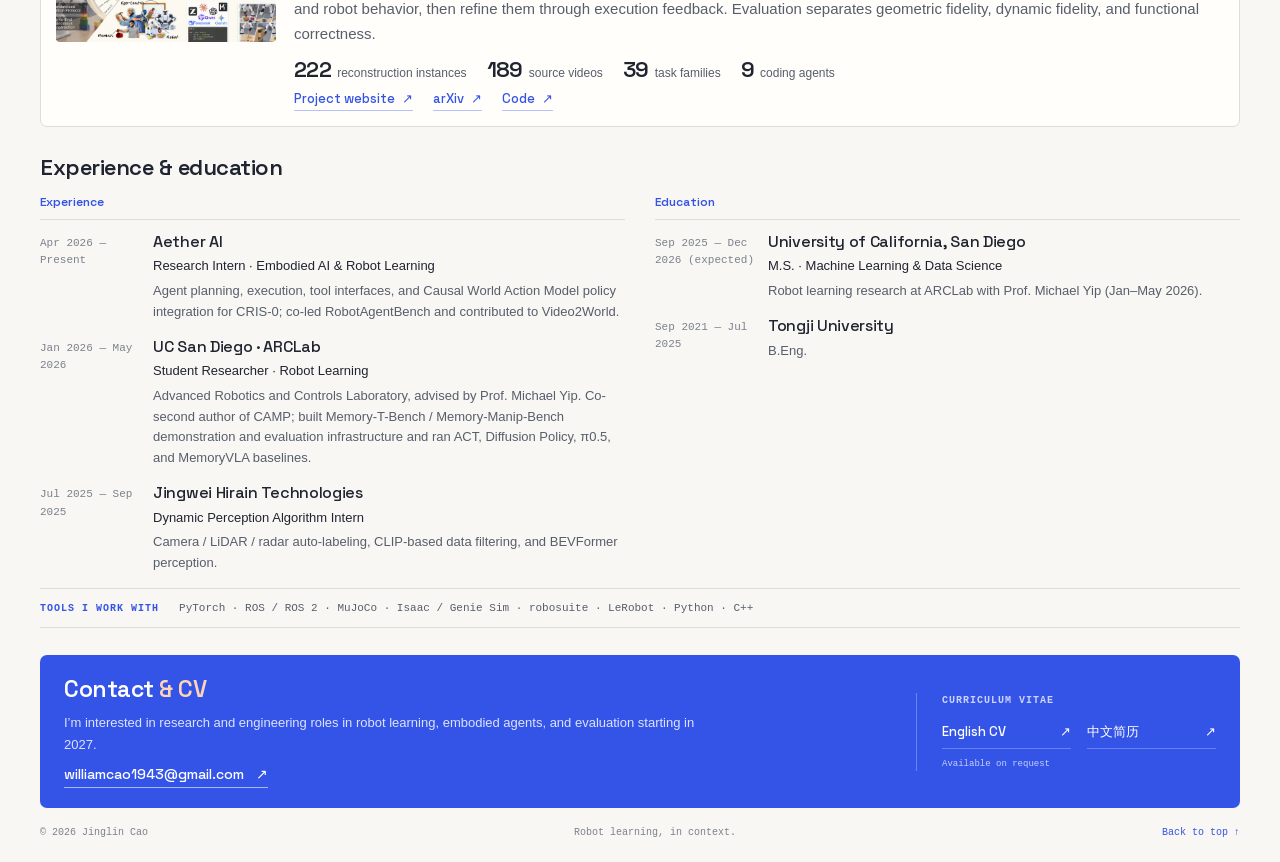
==== commit 4f53106c: "Simplify TechCrunch coverage link label" ====
--- a/index.html
+++ b/index.html
@@ -14,7 +14,7 @@
   <link rel="icon" href="assets/images/favicon.svg" type="image/svg+xml">
   <link rel="preload" href="assets/fonts/space-grotesk-latin.woff2" as="font" type="font/woff2" crossorigin>
   <link rel="stylesheet" href="assets/styles.css?v=13">
-  <script src="assets/main.js?v=14" defer></script>
+  <script src="assets/main.js?v=15" defer></script>
   <title>Jinglin Cao | Robot Learning & Embodied Agents</title>
 </head>
 <body>
@@ -112,7 +112,7 @@
             <div class="coverage-links">
               <a href="https://i.ifeng.com/c/8x52rf3zcxO" target="_blank" rel="noopener noreferrer" title="给具身智能换个「因果」内核，Aether AI的愿景终于走进物理世界 — 机器之心 · 凤凰网" data-i18n="syncedMachine">机器之心</a>
               <a href="https://www.qbitai.com/2026/10/502411.html" target="_blank" rel="noopener noreferrer" title="0.2秒急停、秒级重规划！因果智能走进真实世界 — 量子位" data-i18n="qbitai">QbitAI / 量子位</a>
-              <a href="https://techcrunch.com/sponsor/aether-ai/aether-ai-builds-causal-intelligence-for-the-real-world/" target="_blank" rel="noopener noreferrer" title="Aether AI builds causal intelligence for the real world — TC Brand Studio">TechCrunch <small data-i18n="sponsoredContent">(sponsored)</small></a>
+              <a href="https://techcrunch.com/sponsor/aether-ai/aether-ai-builds-causal-intelligence-for-the-real-world/" target="_blank" rel="noopener noreferrer" title="Aether AI builds causal intelligence for the real world — TC Brand Studio">TechCrunch</a>
               <a href="https://x.com/arankomatsuzaki/status/2110252109102997613" target="_blank" rel="noopener noreferrer" title="Aran Komatsuzaki’s CRIS-0 agent discussion on X">Aran Komatsuzaki <small>· X</small></a>
             </div>
           </div>
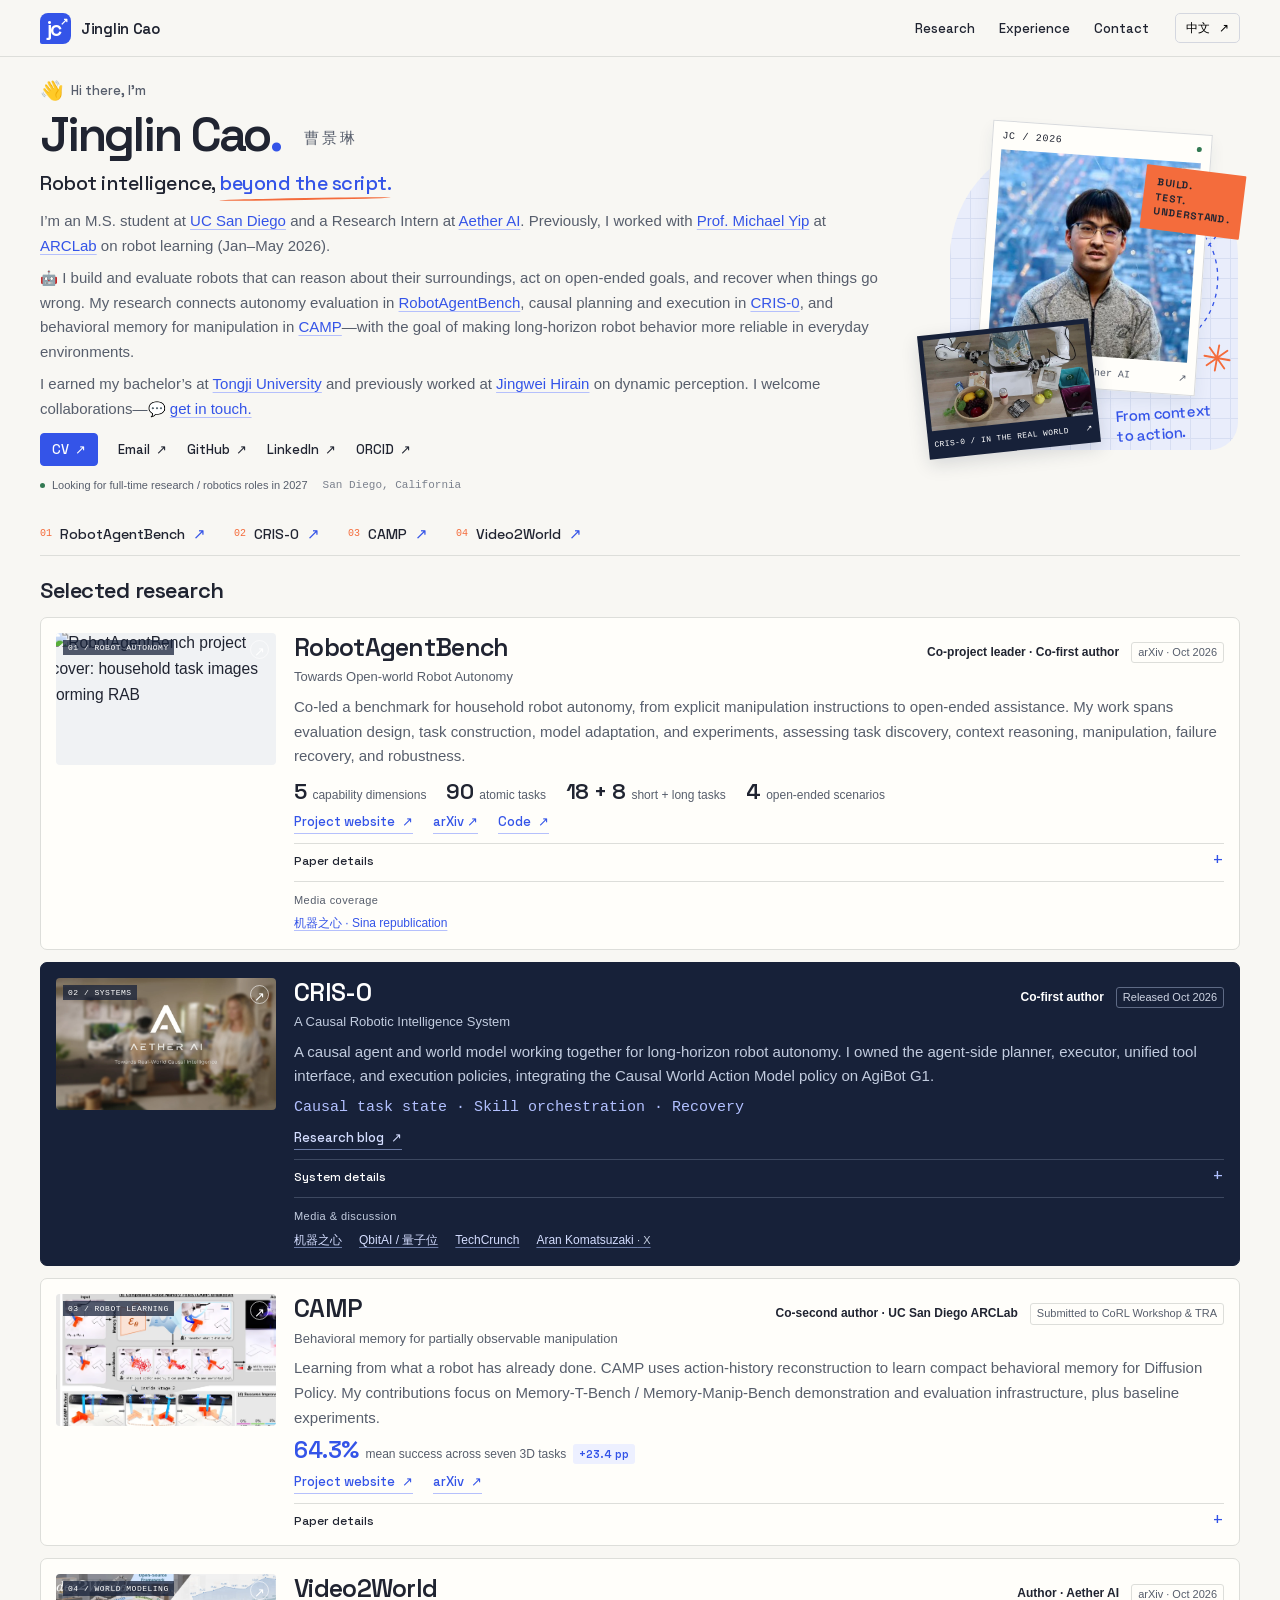
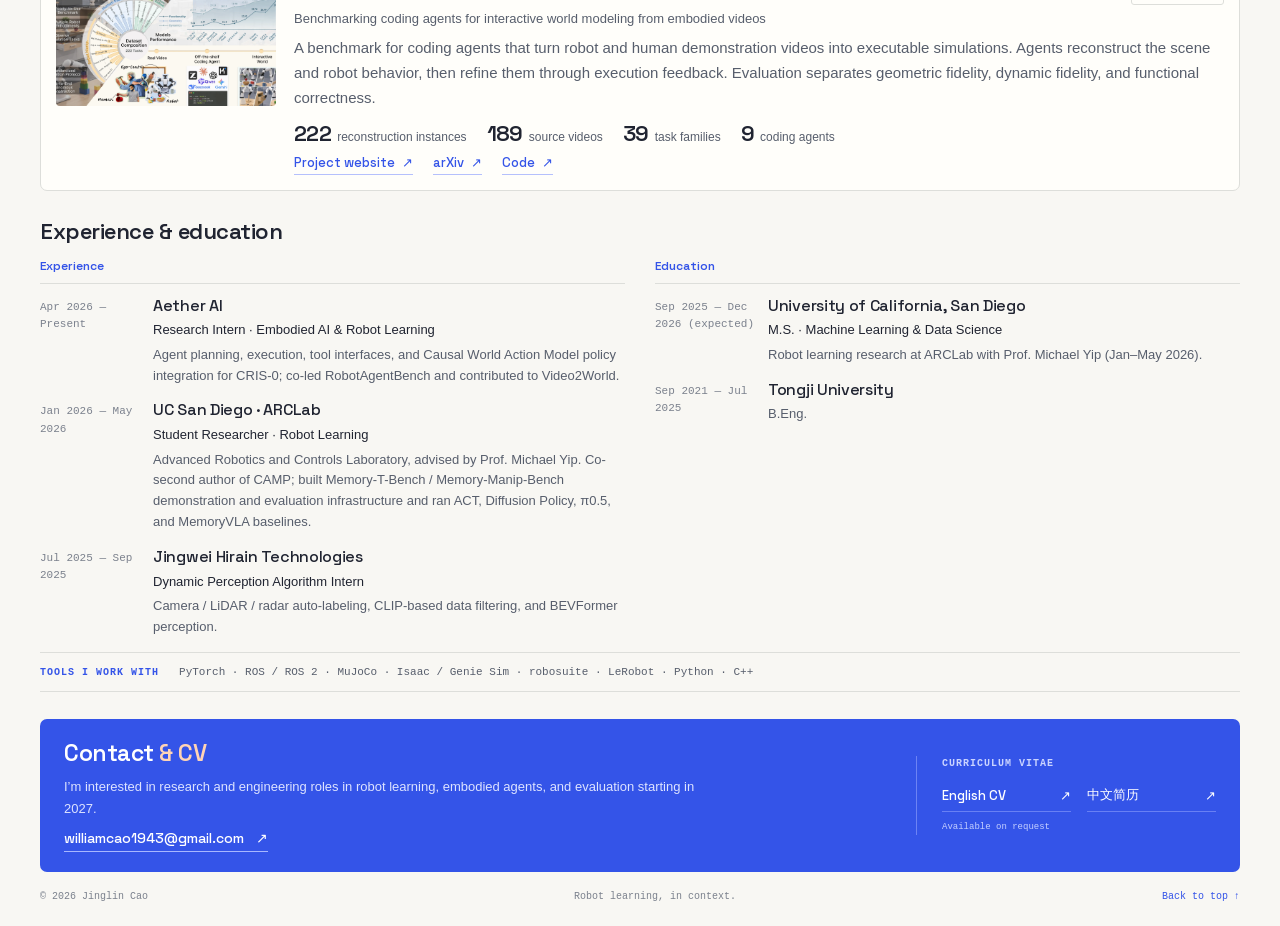
==== commit 03a9e8f7: "Add RobotAgentBench Synced media coverage" ====
--- a/index.html
+++ b/index.html
@@ -92,6 +92,12 @@
           <div class="project-numbers" aria-label="RobotAgentBench scale"><span><strong>5</strong><small data-i18n="rabDimensions">capability dimensions</small></span><span><strong>90</strong><small data-i18n="rabAtomic">atomic tasks</small></span><span><strong>18 + 8</strong><small data-i18n="rabTasks">short + long tasks</small></span><span><strong>4</strong><small data-i18n="rabScenarios">open-ended scenarios</small></span></div>
           <div class="project-actions"><a class="text-link" href="https://aetherlabsai.github.io/RobotAgentBench/" target="_blank" rel="noopener noreferrer"><span data-i18n="projectWebsite">Project website</span> ↗</a><a class="text-link" href="https://arxiv.org/abs/2610.34649" target="_blank" rel="noopener noreferrer">arXiv ↗</a><a class="text-link" href="https://github.com/AetherLabsAI/RobotAgentBench" target="_blank" rel="noopener noreferrer"><span data-i18n="codeLink">Code</span> ↗</a></div>
           <details class="project-details"><summary data-i18n="rabPaperDetails">Paper details</summary><div class="details-content"><p data-i18n="rabDetails">RobotAgentBench studies the gap between executing predefined tasks and acting autonomously on high-level user needs. Task-level tests assess five capabilities, while open-ended scenarios examine how agents combine them. Experiments compare standalone VLA/WAM policies with planning–execution–verification agents and study hybrid execution and recursive self-improvement. Published as Towards Open-world Robot Autonomy (arXiv:2610.34649, October 2026).</p><img class="paper-figure" src="assets/images/robotagentbench.webp" width="1600" height="947" loading="lazy" alt="RobotAgentBench overview: household tasks and multi-level evaluation"></div></details>
+          <div class="project-coverage" aria-label="RobotAgentBench media coverage">
+            <span class="coverage-label" data-i18n="rabCoverage">Media coverage</span>
+            <div class="coverage-links">
+              <a href="https://finance.sina.cn/stock/jdts/2026-10-29/detail-iniwwpnz5266474.d.html" target="_blank" rel="noopener noreferrer" title="当机器人走出预设任务：RobotAgentBench全面评测机器人的开放世界能力 — 机器之心Pro · 新浪转载" data-i18n="rabMediaLink">机器之心 · Sina republication</a>
+            </div>
+          </div>
         </div>
       </article>
       <article class="project feature-project" id="cris0">
--- a/assets/styles.css
+++ b/assets/styles.css
@@ -28,3 +28,6 @@
 
 /* Keep the blog diagram at the same reading width as the paper figures. */
 .system-figure-frame{position:relative;width:100%;max-width:650px;overflow:hidden;margin-top:10px;border-radius:4px;background:#faf7f0}
+
+/* Media coverage on the light RobotAgentBench card. */
+.rab-project .project-coverage{border-color:var(--line)}.rab-project .coverage-label,.rab-project .coverage-links small{color:var(--secondary)}.rab-project .coverage-links a{color:var(--blue);text-decoration-color:#b5c0fc}.rab-project .coverage-links a:hover{color:var(--orange);text-decoration-color:currentColor}
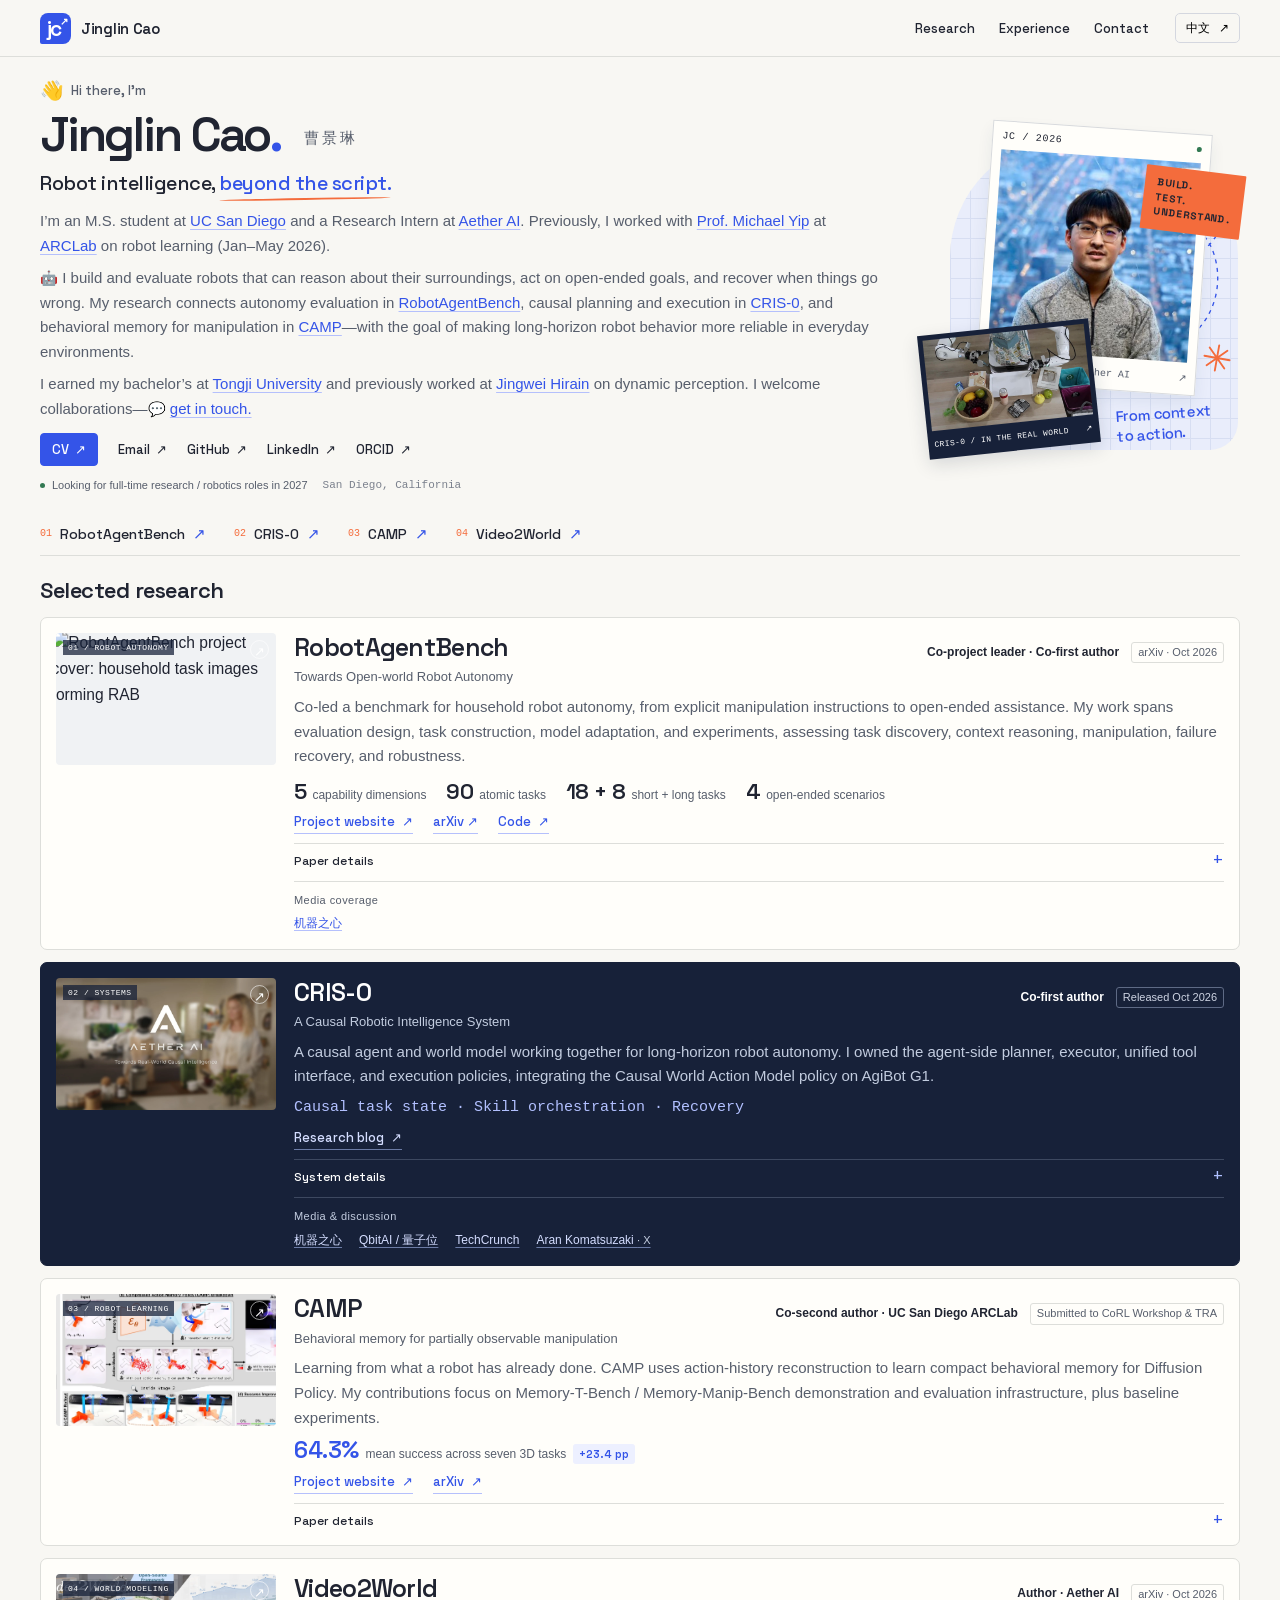
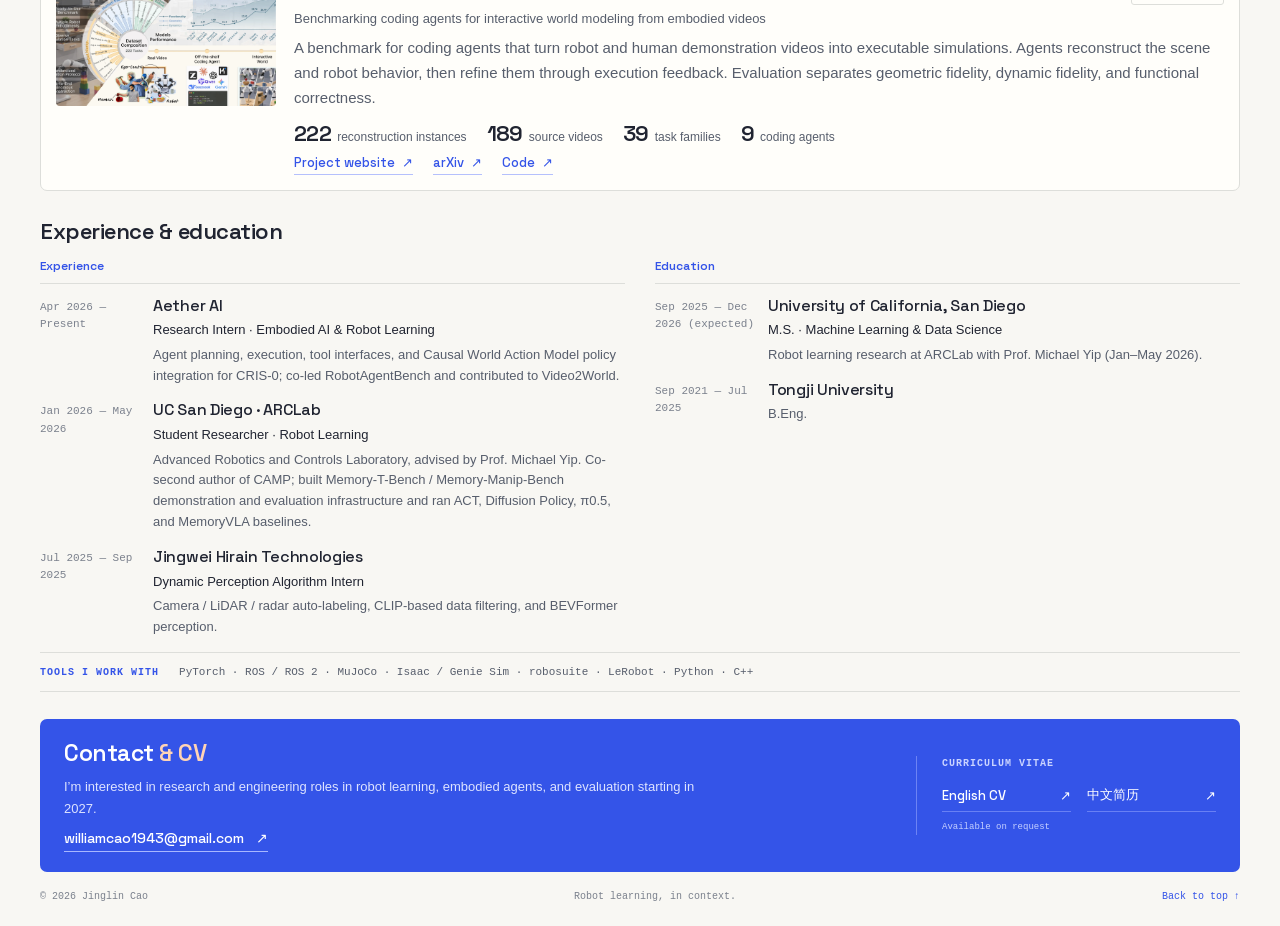
==== commit b11b7857: "Simplify RobotAgentBench media link label" ====
--- a/index.html
+++ b/index.html
@@ -95,7 +95,7 @@
           <div class="project-coverage" aria-label="RobotAgentBench media coverage">
             <span class="coverage-label" data-i18n="rabCoverage">Media coverage</span>
             <div class="coverage-links">
-              <a href="https://finance.sina.cn/stock/jdts/2026-10-29/detail-iniwwpnz5266474.d.html" target="_blank" rel="noopener noreferrer" title="当机器人走出预设任务：RobotAgentBench全面评测机器人的开放世界能力 — 机器之心Pro · 新浪转载" data-i18n="rabMediaLink">机器之心 · Sina republication</a>
+              <a href="https://finance.sina.cn/stock/jdts/2026-10-29/detail-iniwwpnz5266474.d.html" target="_blank" rel="noopener noreferrer" title="当机器人走出预设任务：RobotAgentBench全面评测机器人的开放世界能力 — 机器之心Pro · 新浪转载" data-i18n="rabMediaLink">机器之心</a>
             </div>
           </div>
         </div>
